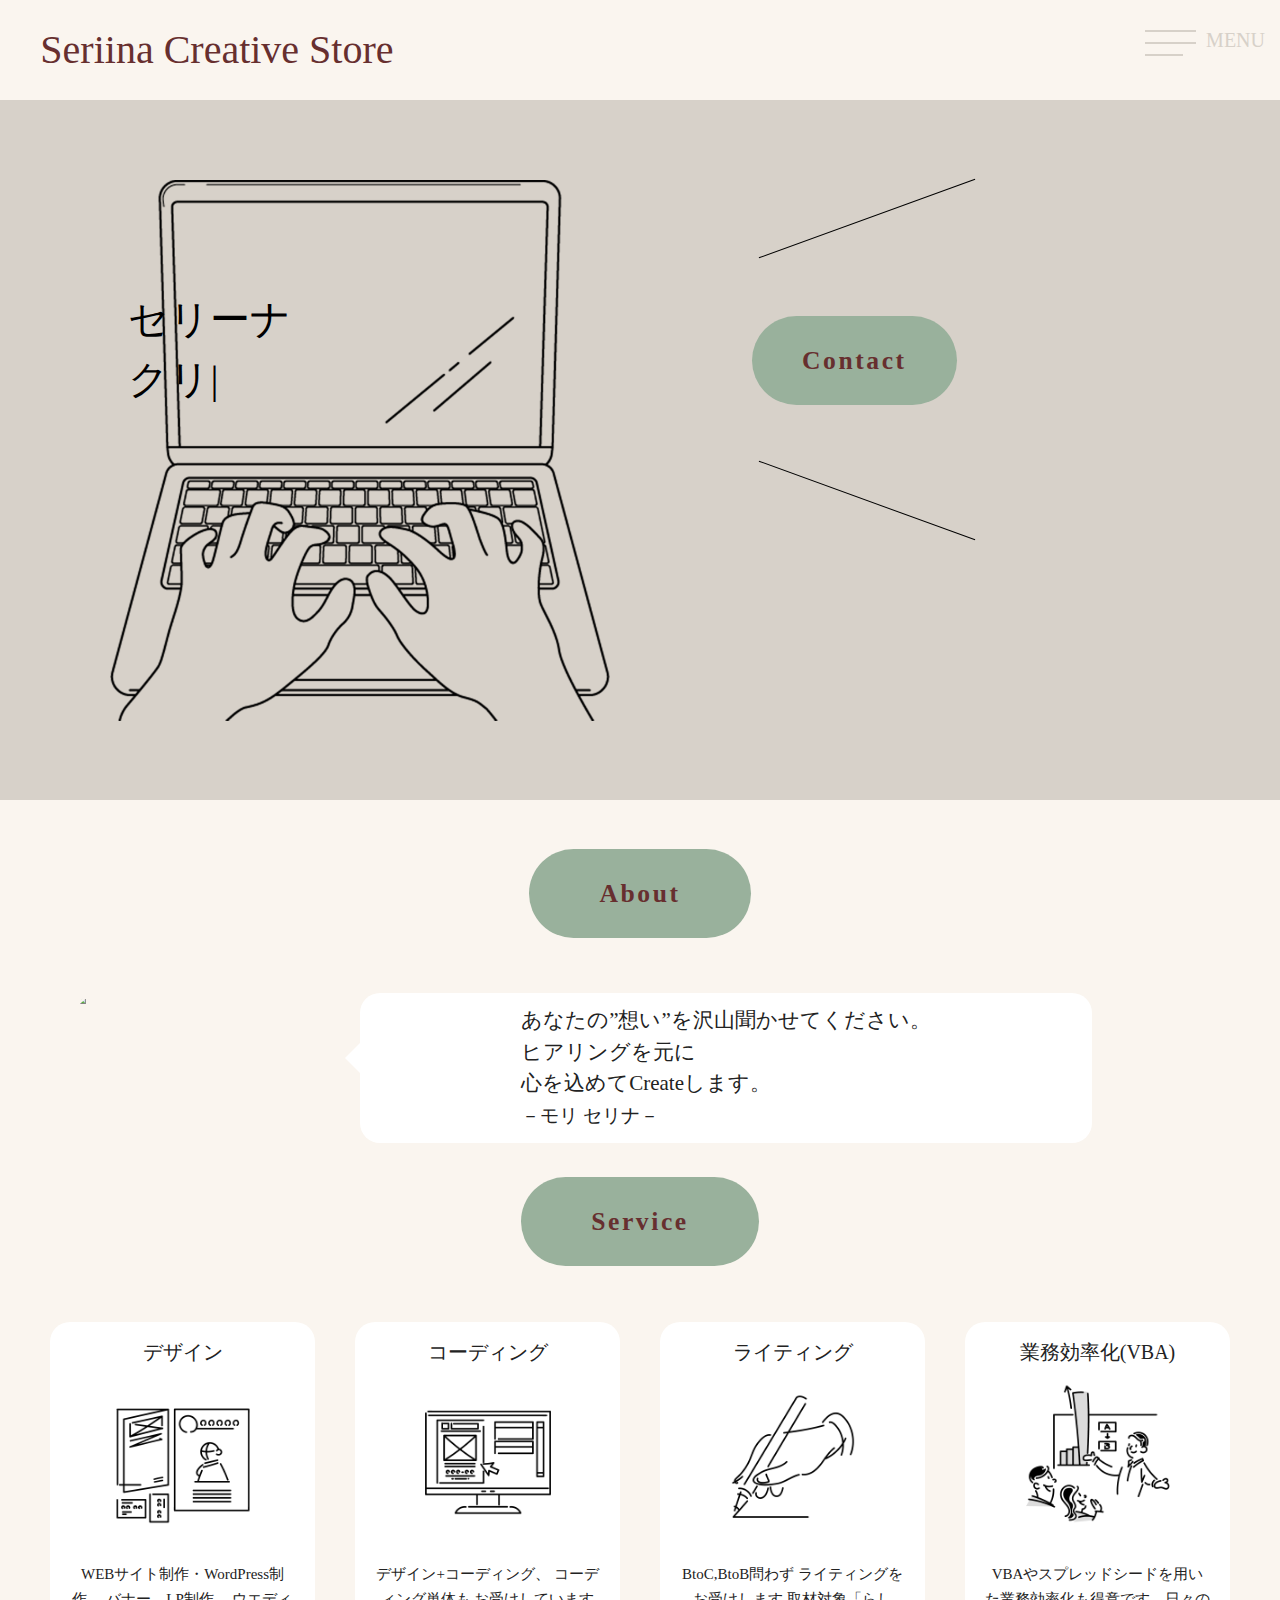
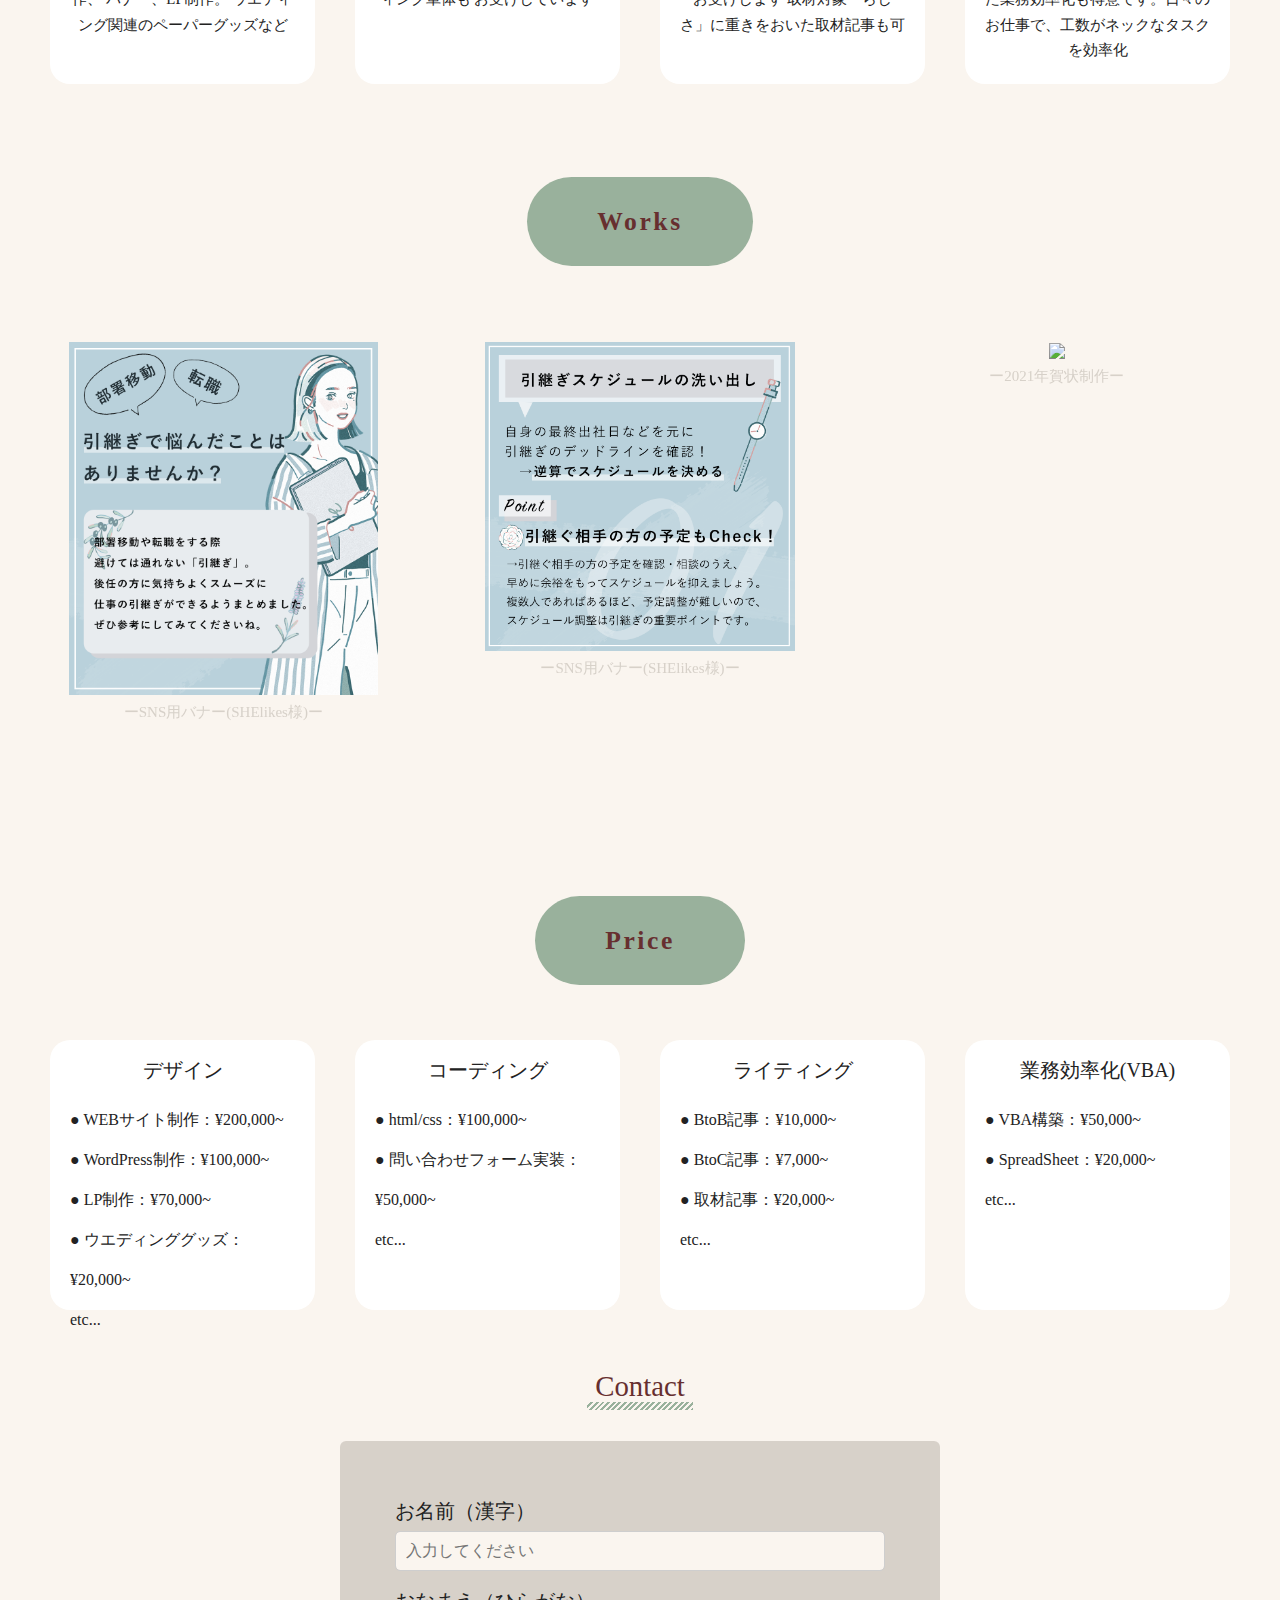
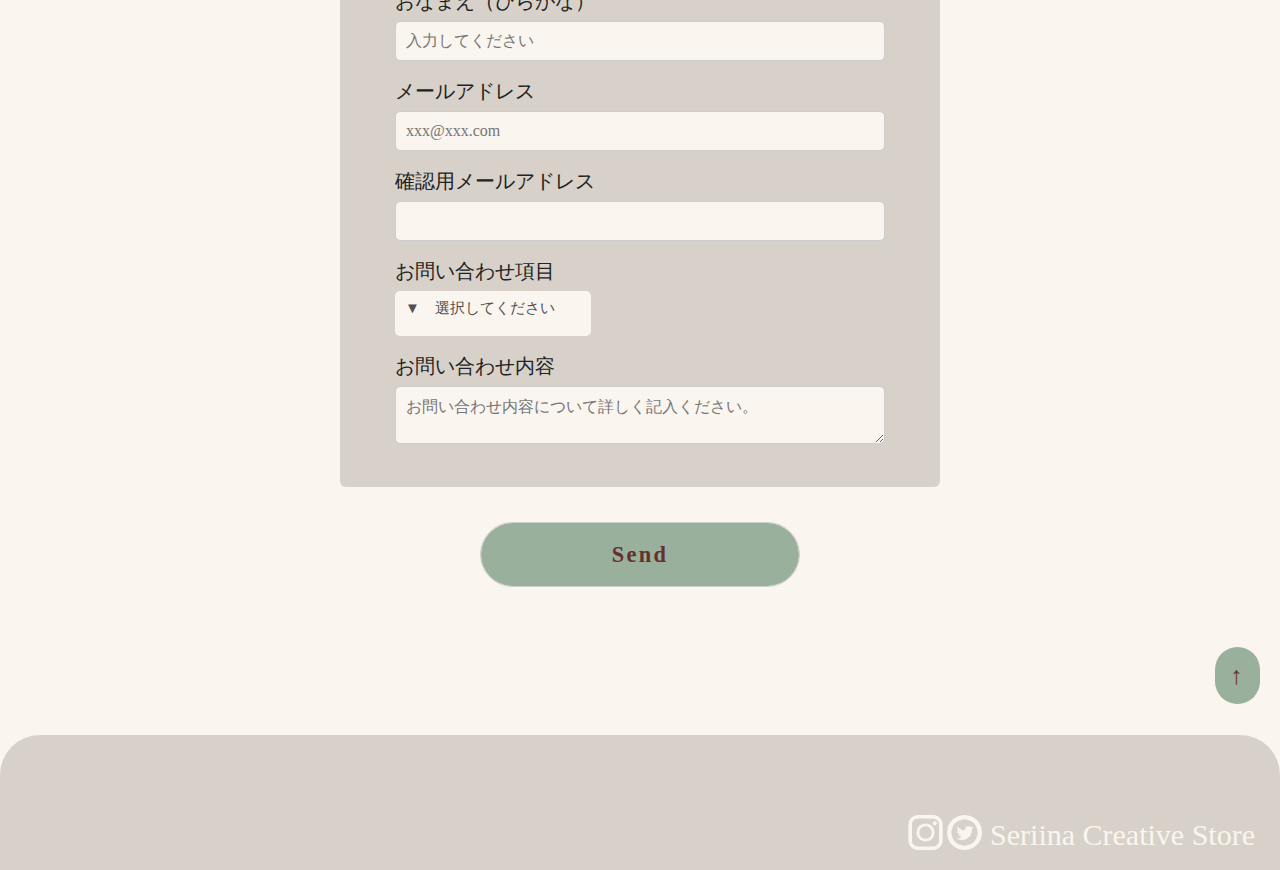
==== index.html @ e87e4b00 "first commit" ====
<!doctype html>
<html class="no-js" lang="">

<head>
  <meta charset="utf-8">
  <title></title>
  <meta name="description" content="">
  <meta name="viewport" content="width=device-width, initial-scale=1">

  <meta property="og:title" content="">
  <meta property="og:type" content="">
  <meta property="og:url" content="">
  <meta property="og:image" content="">

  <link rel="manifest" href="site.webmanifest">
  <link rel="apple-touch-icon" href="icon.png">
  <!-- Place favicon.ico in the root directory -->

  <link rel="stylesheet" href="css/reset.min.css">
  <link rel="stylesheet" href="css/main.css">

  <link rel="stylesheet" href="https://unpkg.com/swiper/swiper-bundle.min.css" />
  <meta name="theme-color" content="#fafafa">
</head>

<body>
<!--bodyを描いていく-->
<div class="header">

   <div class="header_top">

      <div class="brand_name">
        <div class="">Seriina Creative Store</div>
      </div>

     <div class="hamburger-menu js-hamburger-menu">
       <!-- ハンバーガーメニューが表示されない問題・・ -->
       <div id="hamburger">
         <div class="line" id="line1"></div>
         <div class="line" id="line2"></div>
         <div class="line" id="line3"></div>
        </div>
        <p class="chars">MENU</p>
     </div>

     <div class="js-open">
          <nav id="nav">
            <ul>
              <li><a href="#">Home</a></li>
              <li><a href="#">About</a></li>
              <li><a href="#">Service</a></li>
              <li><a href="#">Works</a></li>
              <li><a href="#">Price</a></li>
            </ul>
            <div class="contact_btn">
                <a href="" class="btn_1 btn--contact1 btn--radius_1">Contact</a></p>
            </div>
          </nav>
     </div>
   </div>
 
   <div class="header_bottom">
        <div class="pc_image_group">
           <img class="pc_image" src="パソコン.png">
           <div id="app">
             <span id="typewriter"></span>
           </div>
           <!-- <div class="kana_name">セリーナ<br>クリエイティブ<br>ストア｜</div> -->
        </div>

        <div class="contact_point">
           <a href="" class="btn btn--contact btn--radius">Contact</a>
         <!-- 斜め線（吹き出し）が分からず引けない・・ -->
          <div class="speak_border">
            <div class="speak_1"></div>
            <div class="speak_2"></div>
          </div>
        </div>
   </div> 
</div>



<div class="body">
  <div class="about">
    <div class="about_btn">
       <a href="" class="btn_2 btn--about btn--radius_2">About</a>
    </div>

    <div class="about_pf">
       <img class="pfphoto" src="プロフ画像正方形202101.jpg">
       <div class="hukidashi">
         <div class="message">あなたの”想い”を沢山聞かせてください。<br>ヒアリングを元に<br>心を込めてCreateします。<br>
         <span style="font-size: 90%;text-align: right;">－モリ セリナ－</span></div>
       </div>
    </div>
  </div>
 
  <div class="service">
     <div class="service_btn">
       <a href="" class="btn_3 btn--service btn--radius_3">Service</a>
     </div>

     <div class="service_menu">
        <div class="service_menu_item s_design_1">
          <div class="naraberu">
            <h3>デザイン</h3>
            <img class="design_image" src="0706.png">
          </div>
           <p class="text">WEBサイト制作・WordPress制作、
            バナー、LP制作。
           ウエディング関連のペーパーグッズなど</p>
        </div>
        <div class="service_menu_item s_design_2">
          <h3>コーディング</h3>
          <img class="design_image" src="0705.png">
          <p class="text">デザイン+コーディング、
            コーディング単体も
            お受けしています</p>
        </div>
        <div class="service_menu_item s_design_3">
          <h3>ライティング</h3>
          <img class="design_image" src="0628.png">
          <p class="text">BtoC,BtoB問わず
          ライティングをお受けします
          取材対象「らしさ」に重きをおいた取材記事も可
          </p>
        </div>
        <div class="service_menu_item s_design_4">
          <h3>業務効率化(VBA)</h3>
          <img class="design_image" src="n0736.png">
          <p class="text">VBAやスプレッドシードを用いた業務効率化も得意です。日々のお仕事で、工数がネックなタスクを効率化
          </p>
        </div>
     </div>
  </div>
  <div class="works">
      <div class="works_btn">
          <a href="" class="btn_4 btn--works btn--radius_4">Works</a>
      </div>
      <div class="works_preview"> 
          <div class="portfolio swiper-container">
            <div class="swiper-wrapper">
                <div class="banner_SHE1 swiper-slide">
                    <img class="folio_" src="TW用_1枚目.png">
                    <div class="banner_SHE1_info info_all">ーSNS用バナー(SHElikes様)ー</div>
                </div>

                <div class="banner_SHE2 swiper-slide">
                    <img class="folio_" src="IG_3枚目.png">
                    <div class="banner_SHE2_info info_all">ーSNS用バナー(SHElikes様)ー</div>
                </div>

                <div class="banner_SHE3 swiper-slide">
                    <img class="folio_" src="年賀状2020_ポートフォリオ用.png">
                    <div class="banner_SHE3_info info_all">ー2021年賀状制作ー</div>
                </div>
            </div> 
            <!-- ここに矢印の画像を左右につける -->
            <div class="swiper-button-prev"></div>
            <div class="swiper-button-next"></div>
          </div>
      </div>
  </div>
  <div class="price">
        <div class="price_btn">
          <a href="" class="btn_5 btn--price btn--radius_5">Price</a>
        </div>
        <div class="price_menu">
          <div class="price_menu_item s_design_1">
             <h3>デザイン</h3>
             <p class="text_price">● WEBサイト制作：¥200,000~<br>● WordPress制作：¥100,000~<br>
              ● LP制作：¥70,000~<br>● ウエディンググッズ：¥20,000~<br>etc...
             </p>
          </div>
          <div class="price_menu_item s_design_2">
            <h3>コーディング</h3>
            <p class="text_price">● html/css：¥100,000~<br>● 問い合わせフォーム実装：¥50,000~<br>etc...</p>
          </div>
          <div class="price_menu_item s_design_3">
            <h3>ライティング</h3>
            <p class="text_price">● BtoB記事：¥10,000~<br>● BtoC記事：¥7,000~
            <br>● 取材記事：¥20,000~<br>etc...</p>
          </div>
          <div class="price_menu_item s_design_4">
            <h3>業務効率化(VBA)</h3>
            <p class="text_price">● VBA構築：¥50,000~<br>● SpreadSheet：¥20,000~<br>etc...
            </p>
          </div>
       </div>
  </div>
  <div class="contact">
          <!-- ボタンじゃないようにする -->
          <p class="contact_title"><span class="under_line">Contact</span></p>
        <div class="form_contact">
            <!-- <form action="confirm.php" method="post"> -->
              
              <form action="https://docs.google.com/forms/u/0/d/e/1FAIpQLScTgv7ykca3YUKhBkyEabvxChyJ7h3UqhbxWDkJmYWxtklSwg/formResponse">
                   <!-- confirm.phpは一旦アテです！ -->
              <div class="container">
                    <p>
                      <label for="rendou">お名前（漢字）</label> 
                      <input id="rendou" type="text" name="entry.848192570" placeholder="入力してください">
                    </p>
                    <p>
                      <label for="rendou">おなまえ（ひらがな）</label>
                      <input id="rendou" type="text" name="entry.644926077" placeholder="入力してください">
                    </p>
                    <p>
                      <label for="mail">メールアドレス</label>
                      <input id="mail" type="email" name="entry.759121440" placeholder="xxx@xxx.com">
                    </p>
                    <P>
                      <label for="mail">確認用メールアドレス</label>
                      <input id="mail" type="email" name="entry.1336015678">
                    </P>
                    <p>
                        <label for="select">お問い合わせ項目</label>
                        <div class="sentaku_erea">
                            <select name="entry.1876452542">
                              <option>▼　選択してください</option>
                              <option value="デザイン">デザイン</option>
                              <option value="コーディング">コーディング</option>
                              <option value="ライティング">ライティング</option>
                              <option value="業務効率化">業務効率化</option>
                              <option value="その他">その他</option>
                            </select>
                        </div>
                    </p>
                    <p>
                      <label for="comment">お問い合わせ内容</label>
                      <textarea id="comment" name="entry.776632132" placeholder="お問い合わせ内容について詳しく記入ください。"></textarea>
                    </p>
              </div>
              <input type="submit" value="Send">
            </form>
        </div>
  </div>
  <div class="jump_btn">
    <a href="" class="btnj btn--jump btn--radiusj">↑</a>
  </div>
</div>
<div class="footer">
  <div class="footer_circle">
      <div class="footer_top_circle">
          <div class="footer_journal">
              <div class="sns_icon">
                <a href="https://twitter.com/mori_serina___" target=”_blank”><img class="icon" src="インスタグラムのシンプルなロゴのアイコン 1.png"></a>
                <a href="https://www.instagram.com/webalacarter_serina/" target=”_blank”><img class="icon" src="Twitterのアイコン素材 1.png"></a>
              </div>
              <div class="footer_brand_name">
                Seriina Creative Store
              </div>
          </div>
      </div>
  </div>
</div>

  <!-- Add your site or application content here -->
  <!-- <p>Hello world! This is HTML5 Boilerplate.</p> -->
  <script src="js/vendor/modernizr-3.11.2.min.js"></script>
  <script src="js/plugins.js"></script>
  <script src="https://unpkg.com/swiper/swiper-bundle.min.js"></script>
  <script src="js/main.js"></script>
  <script src="ityped.js"></script>

  <!-- Google Analytics: change UA-XXXXX-Y to be your site's ID. -->
  <script>
    window.ga = function () { ga.q.push(arguments) }; ga.q = []; ga.l = +new Date;
    ga('create', 'UA-XXXXX-Y', 'auto'); ga('set', 'anonymizeIp', true); ga('set', 'transport', 'beacon'); ga('send', 'pageview')
  </script>
  <script src="https://www.google-analytics.com/analytics.js" async></script>
</body>

</html>
---- css/main.css ----
/*! HTML5 Boilerplate v8.0.0 | MIT License | https://html5boilerplate.com/ */

/* main.css 2.1.0 | MIT License | https://github.com/h5bp/main.css#readme */
/*
 * What follows is the result of much research on cross-browser styling.
 * Credit left inline and big thanks to Nicolas Gallagher, Jonathan Neal,
 * Kroc Camen, and the H5BP dev community and team.
 */

/* ==========================================================================
   Base styles: opinionated defaults
   ========================================================================== */
/* 謎の余白がつくことへの対策で以下追加0119 */
   /* *
{
  margin: 0;
  padding: 0;
} */
html {
  color: #222;
  font-size: 1em;
  line-height: 1.4;
}

*,*:before,*:after{
  box-sizing: border-box;
}

/*
 * Remove text-shadow in selection highlight:
 * https://twitter.com/miketaylr/status/12228805301
 *
 * Vendor-prefixed and regular ::selection selectors cannot be combined:
 * https://stackoverflow.com/a/16982510/7133471
 *
 * Customize the background color to match your design.
 */

::-moz-selection {
  background: #b3d4fc;
  text-shadow: none;
}

::selection {
  background: #b3d4fc;
  text-shadow: none;
}

/*
 * A better looking default horizontal rule
 */

hr {
  display: block;
  height: 1px;
  border: 0;
  border-top: 1px solid #ccc;
  margin: 1em 0;
  padding: 0;
}

/*
 * Remove the gap between audio, canvas, iframes,
 * images, videos and the bottom of their containers:
 * https://github.com/h5bp/html5-boilerplate/issues/440
 */

audio,
canvas,
iframe,
img,
svg,
video {
  vertical-align: middle;
}

/*
 * Remove default fieldset styles.
 */

fieldset {
  border: 0;
  margin: 0;
  padding: 0;
}

/*
 * Allow only vertical resizing of textareas.
 */

textarea {
  resize: vertical;
}

/* ==========================================================================
   Author's custom styles
   ========================================================================== */

/* ==========================================================================
   Helper classes
   ========================================================================== */

/*
 * Hide visually and from screen readers
 */

.hidden,
[hidden] {
  display: none !important;
}

/*
 * Hide only visually, but have it available for screen readers:
 * https://snook.ca/archives/html_and_css/hiding-content-for-accessibility
 *
 * 1. For long content, line feeds are not interpreted as spaces and small width
 *    causes content to wrap 1 word per line:
 *    https://medium.com/@jessebeach/beware-smushed-off-screen-accessible-text-5952a4c2cbfe
 */

.sr-only {
  border: 0;
  clip: rect(0, 0, 0, 0);
  height: 1px;
  margin: -1px;
  overflow: hidden;
  padding: 0;
  position: absolute;
  white-space: nowrap;
  width: 1px;
  /* 1 */
}

/*
 * Extends the .sr-only class to allow the element
 * to be focusable when navigated to via the keyboard:
 * https://www.drupal.org/node/897638
 */

.sr-only.focusable:active,
.sr-only.focusable:focus {
  clip: auto;
  height: auto;
  margin: 0;
  overflow: visible;
  position: static;
  white-space: inherit;
  width: auto;
}

/*
 * Hide visually and from screen readers, but maintain layout
 */

.invisible {
  visibility: hidden;
}

/*
 * Clearfix: contain floats
 *
 * For modern browsers
 * 1. The space content is one way to avoid an Opera bug when the
 *    `contenteditable` attribute is included anywhere else in the document.
 *    Otherwise it causes space to appear at the top and bottom of elements
 *    that receive the `clearfix` class.
 * 2. The use of `table` rather than `block` is only necessary if using
 *    `:before` to contain the top-margins of child elements.
 */

.clearfix::before,
.clearfix::after {
  content: " ";
  display: table;
}

.clearfix::after {
  clear: both;
}

/* ==========================================================================
   EXAMPLE Media Queries for Responsive Design.
   These examples override the primary ('mobile first') styles.
   Modify as content requires.
   ========================================================================== */

@media only screen and (min-width: 35em) {
  /* Style adjustments for viewports that meet the condition */
}

@media print,
  (-webkit-min-device-pixel-ratio: 1.25),
  (min-resolution: 1.25dppx),
  (min-resolution: 120dpi) {
  /* Style adjustments for high resolution devices */
}

/* ==========================================================================
   Print styles.
   Inlined to avoid the additional HTTP request:
   https://www.phpied.com/delay-loading-your-print-css/
   ========================================================================== */

@media print {
  *,
  *::before,
  *::after {
    background: #fff !important;
    color: #000 !important;
    /* Black prints faster */
    box-shadow: none !important;
    text-shadow: none !important;
  }

  a,
  a:visited {
    text-decoration: underline;
  }

  a[href]::after {
    content: " (" attr(href) ")";
  }

  abbr[title]::after {
    content: " (" attr(title) ")";
  }

  /*
   * Don't show links that are fragment identifiers,
   * or use the `javascript:` pseudo protocol
   */
  a[href^="#"]::after,
  a[href^="javascript:"]::after {
    content: "";
  }

  pre {
    white-space: pre-wrap !important;
  }

  pre,
  blockquote {
    border: 1px solid #999;
    page-break-inside: avoid;
  }

  /*
   * Printing Tables:
   * https://web.archive.org/web/20180815150934/http://css-discuss.incutio.com/wiki/Printing_Tables
   */
  thead {
    display: table-header-group;
  }

  tr,
  img {
    page-break-inside: avoid;
  }

  p,
  h2,
  h3 {
    orphans: 3;
    widows: 3;
  }

  h2,
  h3 {
    page-break-after: avoid;
  }
}

/* 以下瀬里奈記述〜 */
.header_top{
  width:100%;
  height:100px;
  background-color:#FAF5EF;
  text-align:center;
  display:flex;
  padding:30px 0;
  position:fixed;
  z-index:100;
}

.brand_name{
  width:80%;
  color:#672F2F;
  font-family: 'Noto Serif JP', serif;
  font-size: 40px;
  margin:auto;
  text-align: left;
}

.hamburger-menu {
    margin-left: auto;
    margin-right: 15px;
    width: 120px;
    color:#D7D1C9;
    display:flex;
    z-index:100;
}

#hamburger{
  width:50%;
}

.line{
height: 2px;
background-color: #D7D1C9;
width:100%;
}

.line:nth-of-type(2){
margin-top: 10px;
}

.line:last-child{
margin-top: 10px;
width: 75%;
}

/* 2/14開いた時の動きのために修正加えた↓ */
body.openHamburger {
  height: 100vh;
  overflow-y: hidden;
}

.chars.closemenu{
  opacity: 0;
}

.in{
  transform: translateX(100%);
}

.line_1,.line_2,.line_3{
  background: #D7D1C9;
}

.line_1 {
  transform: translateY(13px) rotate(-45deg);
  top: 0;
}
.line_2 {
  opacity: 0;
}

.line_3 {
  transform: translateY(-10px) rotate(45deg);
  bottom: 0;
}

.line.line_3 {
  width: 100%;
}

.chars{
  margin:0 0 0 10px;
  font-size: 20px;
  font-family: 'Noto Serif JP', serif;
}

@media only screen and (max-width: 768px) {
  .header_top {
    width:100%;
    height:90px;
    background-color:#FAF5EF;
    text-align:center;
    display:flex;
    padding:30px 0;
    position:fixed;
    z-index:100;
  }
  .brand_name{
    width:80%;
    color:#672F2F;
    font-family: 'Noto Serif JP', serif;
    font-size: 30px;
    margin:auto;
    text-align: left;
    padding-left: 10px;
  }
}

@media only screen and (max-width: 460px) {
  .header_top {
    width:100%;
    height:60px;
    background-color:#FAF5EF;
    text-align:center;
    display:flex;
    padding:30px 0;
    position:fixed;
    z-index:100;
  }
  .brand_name{
    width:80%;
    color:#672F2F;
    font-family: 'Noto Serif JP', serif;
    font-size: 20px;
    margin:auto;
    text-align: left;
    padding-left: 10px;
  }
}

/* ハンバーガーメニュー実装に向けて */
.open {
  display: none;
}

.open.is-active {
  /* display:block; */
  position:fixed;
  background-color:#FAF5EF;
  width: 100%;
  height: 1000px;
}

#nav{
  position: absolute;
  height: 100vh;
  width:100%;
  left: -100%;
  top: 0;
  background: #FAF5EF;
  transition: .7s;
  z-index:50;
  overflow-y: scroll;
}

#nav ul{
  padding-top: 80px;
}

#nav ul li{
  list-style-type: none;
  font-size: 20px;
  text-align: center;
  padding:20px 0px;
}


#nav a{
  display: block;
  text-decoration: none;
  margin: 0 15px;
  padding: 10px;
  transition: .5s;
  font-family: 'Noto Serif JP', serif;
  font-size :35px;
  color: #672F2F;
}

.contact_btn{
  text-align:center;
  padding:50px 50px;
}

.btn_1,
a.btn_1,
button.btn_1 {
  font-size: 20px;
  font-weight: 800;
  line-height: 1.5;
  position: relative;
  padding: 30px 70px;
  cursor: pointer;
  user-select: none;
  transition: all 0.3s;
  text-align: center;
  vertical-align: middle;
  text-decoration: none;
  letter-spacing: 0.1em;
  border-radius: 0.5rem;
  top: 28%;
}

.btn--contact1,
a.btn--contact1 {
  font-family: 'Noto Serif JP', serif;
  color: #672F2F;
  background-color: #FAF5EF;
  border: 2px solid #D7D1C9;
}

/* カーソルのせたら色変わる */
.btn--contact1:hover,
a.btn--contact1:hover {
  color: #672F2F;
  background-color: #D7D1C9;
}

a.btn--radius_1{
  border-radius:50px;
}
/* ハンバーガーメニュー終わり */


.header_bottom{
  height:800px;
  background-color:#D7D1C9;
  padding:180px 80px 40px;
  display: flex;
}

.pc_image_group{
  position: relative;
  width:60%;
  /* text-align: center; */
}

#app {
 width:60%;
 position: absolute;
 top:140px;
 left:250px;
 color: black;
 font-size: 2.5em;
 font-family: 'Noto Serif JP', serif;
 -ms-transform: translate(-50%,-50%);
 -webkit-transform: translate(-50%,-50%);
 transform: translate(-50%,-50%);
 margin:0;
 padding:0;
 line-height: 150%;
 white-space: pre-line;
}

#typewriter::after {
  content: "|";
  animation-name: blink;
  animation-duration: 1s;
  animation-iteration-count: infinite;
}

@keyframes blink {
  from {
      opacity: 0;
  }
  to {
      opacity: 1;
  }
}

/* .kana_name{
  position: absolute;
  top: 140px;
  left:250px;
  color: black;
  font-size: 2.5em;
  font-family: 'Noto Serif JP', serif;
  -ms-transform: translate(-50%,-50%);
  -webkit-transform: translate(-50%,-50%);
  transform: translate(-50%,-50%);
  margin:0;
  padding:0;
  line-height: 150%
  } */

.pc_image_group img {
  margin:0px 30px;
  width:500px;
 }

.contact_point{
  width: 40%;
}

.btn,
a.btn,
button.btn {
  font-size: 1.6rem;
  font-weight: 800;
  line-height: 1.5;
  position: relative;
  /* display: inline-block; */
  padding: 30px 50px;
  cursor: pointer;
  -webkit-user-select: none;
  -moz-user-select: none;
  -ms-user-select: none;
  user-select: none;
  -webkit-transition: all 0.3s;
  transition: all 0.3s;
  text-align: center;
  vertical-align: middle;
  text-decoration: none;
  letter-spacing: 0.1em;
  border-radius: 0.5rem;
  top: 28%;
}

.btn--contact,
a.btn--contact {
  font-family: 'Noto Serif JP', serif;
  color: #672F2F;
  background-color: #99B19C
}

/* カーソルのせたら色変わる */
.btn--contact:hover,
a.btn--contact:hover {
  color: #99B19C;
  background-color: #672F2F;
}

a.btn--radius{
  border-radius:50px;
}

.speak_border{
  width: auto;
}

.speak_1{
  width:230px;
 height: 1px;
 background-color:#000;
  transform:rotate(-20deg);
  /* ↑これが斜めにする記述 */
  position: relative;
}

.speak_2{
  position: absolute;
  top:500px;
  width:230px;
  height: 1px;
  background-color:#000;
   transform:rotate(20deg);
}

@media only screen and (max-width: 768px) {
  .header_bottom{
    height:450px;
    padding:130px 10px 10px;
  }
  .pc_image_group{
    width:60%;
  }
  #app {
    width:60%;
    position: absolute;
    top:70px;
    left:150px;
    font-size: 1.3em;
    transform: translate(-50%,-50%);
    margin:0;
    padding:0;
    line-height: 100%
   }
  .pc_image_group img {
    margin:0px 30px;
    width:250px;
   }
  .contact_point{
    width: 40%;
  }
  .btn,
  a.btn,
  button.btn {
    font-size: 1.0rem;
    font-weight: 800;
    line-height: 1.0;
    position: relative;
    padding: 20px 30px;
    user-select: none;
    transition: all 0.3s;
    text-align: center;
    vertical-align: middle;
    text-decoration: none;
    letter-spacing: 0.1em;
    border-radius: 0.5rem;
    top: 25%;
    border-radius:50px;
  }
  .speak_border{
    width: auto;
  }
  .speak_1{
   width:150px;
   height: 1px;
    transform:rotate(-20deg);
    /* ↑これが斜めにする記述 */
    position: relative;
  }
  
  .speak_2{
    position: absolute;
    top:290px;
    width:150px;
    height: 1px;
    transform:rotate(20deg);
  }
}

@media only screen and (max-width: 460px) {
  .header_bottom{
    height:300px;
    padding:150px 10px 10px;
  }
  .pc_image_group{
    width:60%;
  }
  #app {
    width:60%;
    position: absolute;
    top:70px;
    left:150px;
    font-size: 1.0em;
    transform: translate(-50%,-50%);
    margin:0;
    padding:0;
    line-height: 100%
  }
  .pc_image_group img {
    margin:0px 30px;
    width:150px;
  }
  .contact_point{
    width: 40%;
  }
  .btn,
  a.btn,
  button.btn {
    font-size: 1.0rem;
    font-weight: 800;
    line-height: 1.0;
    position: relative;
    padding: 20px 30px;
    user-select: none;
    transition: all 0.3s;
    text-align: center;
    vertical-align: middle;
    text-decoration: none;
    letter-spacing: 0.1em;
    border-radius: 0.5rem;
    top: 25%;
    border-radius:50px;
  }
  .speak_border{
    width: auto;
  }
  .speak_1{
    width:150px;
    height: 1px;
     transform:rotate(-20deg);
     /* ↑これが斜めにする記述 */
     position: relative;
   }
   .speak_2{
     position: absolute;
     top:290px;
     width:150px;
     height: 1px;
     transform:rotate(20deg);
   }
}


/* -------aboutコーナー--------- */
.about{
  padding:40px 30px;
  background-color: #FAF5EF;
}

.about_btn{
  padding: 35px 0px;
  text-align: center;
  height:45%;
}

.btn_2,
a.btn_2,
button.btn_2 {
  font-size: 1.6rem;
  font-weight: 800;
  line-height: 1.5;
  position: relative;
  /* display: inline-block; */
  padding: 30px 70px;
  cursor: pointer;
  -webkit-user-select: none;
  -moz-user-select: none;
  -ms-user-select: none;
  user-select: none;
  -webkit-transition: all 0.3s;
  transition: all 0.3s;
  text-align: center;
  vertical-align: middle;
  text-decoration: none;
  letter-spacing: 0.1em;
  border-radius: 0.5rem;
  top: 28%;
}

.btn--about,
a.btn--about {
  font-family: 'Noto Serif JP', serif;
  color: #672F2F;
  background-color: #99B19C
}

/* カーソルのせたら色変わる */
.btn--about:hover,
a.btn--about:hover {
  color: #99B19C;
  background-color: #672F2F;
}

a.btn--radius_2{
  border-radius:50px;
}

.about_pf{
  height:auto;
  width: 100%;
  display: flex;
}

.pfphoto{
  /* height:300px; */
  width: 250px;
  margin: 40px 40px;
  border-radius: 40px;
}

.hukidashi{
  width: 60%;
  height: 150px;
  position: relative;
  margin: 45px 20px 20px 0px;
  background-color: white;
  border-radius: 20px; 
  font-size: 21px;  
  line-height: 150%;
  display: flex;
  justify-content: center;
  align-items: center;
  font-family: 'Noto Serif JP', serif;
}

/* 吹き出しの三角部分 */
.hukidashi::before{
  content: '';
  position: absolute;
  display: block;
  width: 0;
  height: 0;
  left: -15px;
  top: 50px;
  border-right: 15px solid white;
  border-top: 15px solid transparent;
  border-bottom: 15px solid transparent;
}

.hukidashi span{
  height: auto;
  text-align: center;
  font-family: 'Noto Serif JP', serif;
}

@media only screen and (max-width: 768px) {
  .about{
    padding:20px 10px;
  }
  .about_btn{
    padding: 25px 0px;
    text-align: center;
    height:45%;
  }
  .btn_2,
  a.btn_2,
  button.btn_2 {
    font-size: 1.0rem;
    font-weight: 800;
    line-height: 1.0;
    position: relative;
    padding: 20px 30px;
    user-select: none;
    transition: all 0.3s;
    text-align: center;
    vertical-align: middle;
    text-decoration: none;
    letter-spacing: 0.1em;
    border-radius: 0.5rem;
    top: 25%;
    border-radius:50px;
  }
  .about_pf{
    height:auto;
    width:100%;
    display: flex;
  }
  .pfphoto{
    width: 25%;
    /* margin: 40px 40px; */
    border-radius: 30px;
  }
  .hukidashi{
    width: 75%;
    height: 100px;
    position: relative;
    /* margin: 45px 20px 20px 0px; */
    border-radius: 20px; 
    font-size:13px;  
    line-height: 130%;
    display: flex;
    justify-content: center;
    align-items: center;
  }
  /* 吹き出しの三角部分 */
  .hukidashi::before{
    content: '';
    position: absolute;
    display: block;
    width: 0;
    height: 0;
    left: -15px;
    top: 40px;
    border-right: 15px solid white;
    border-top: 15px solid transparent;
    border-bottom: 15px solid transparent;
  }
  .hukidashi span{
    height: auto;
    text-align: center;
  }
}

@media only screen and (max-width: 460px) {
  .about{
    padding:20px 10px;
  }
  .about_btn{
    padding: 25px 0px;
    text-align: center;
    height:45%;
  }
  .btn_2,
  a.btn_2,
  button.btn_2 {
    font-size: 1.0rem;
    font-weight: 800;
    line-height: 1.0;
    position: relative;
    padding: 20px 30px;
    user-select: none;
    transition: all 0.3s;
    text-align: center;
    vertical-align: middle;
    text-decoration: none;
    letter-spacing: 0.1em;
    border-radius: 0.5rem;
    top: 25%;
    border-radius:50px;
  }
  .about_pf{
    height:auto;
    width:100%;
    display: flex;
  }
  .pfphoto{
    width: 25%;
    border-radius: 30px;
  }
  .hukidashi{
    width: 75%;
    height: 100px;
    position: relative;
    border-radius: 20px; 
    font-size:13px;  
    line-height: 130%;
    display: flex;
    justify-content: center;
    align-items: center;
  }
  /* 吹き出しの三角部分 */
  .hukidashi::before{
    content: '';
    position: absolute;
    display: block;
    width: 0;
    height: 0;
    left: -15px;
    top: 40px;
    border-right: 15px solid white;
    border-top: 15px solid transparent;
    border-bottom: 15px solid transparent;
  }
  .hukidashi span{
    height: auto;
    text-align: center;
  }
}

/* serviceエリア */
.service{
  padding:0px 30px;
  background-color: #FAF5EF;
  height:600px;
}


.service_btn{
  text-align: center;
  margin-bottom: 40px;
}

.btn_3,
a.btn_3,
button.btn_3 {
  font-size: 1.6rem;
  font-weight: 800;
  line-height: 1.5;
  position: relative;
  /* display: inline-block; */
  padding: 30px 70px;
  cursor: pointer;
  -webkit-user-select: none;
  -moz-user-select: none;
  -ms-user-select: none;
  user-select: none;
  -webkit-transition: all 0.3s;
  transition: all 0.3s;
  text-align: center;
  vertical-align: middle;
  text-decoration: none;
  letter-spacing: 0.1em;
  border-radius: 0.5rem;
  top: 28%;
}

.btn--service,
a.btn--service {
  font-family: 'Noto Serif JP', serif;
  color: #672F2F;
  background-color: #99B19C
}

/* カーソルのせたら色変わる */
.btn--service:hover,
a.btn--service:hover {
  color: #99B19C;
  background-color: #672F2F;
}

a.btn--radius_3{
  border-radius:50px;
}

.service_menu{
  display: flex;
  justify-content: space-between;
  width: 100%;
  padding:20px 0px;
}

.service_menu_item {
  /* height: 400px; */
  width: 23%;
  margin:20px 20px;
  padding: 20px 20px;
  background-color: white;
  border-radius: 20px; 
  font-size: 20px;
  font-family: 'Noto Serif JP', serif;
  text-align:center;
}

.design_image{
  padding:10px 0px;
  width: 80%;
}

.text{
  font-size: 15px;
  line-height: 170%;
}

@media only screen and (max-width: 768px) {
  .service{
    padding:0px 10px;
    height:auto;
  }
  .service_btn{
    text-align: center;
    margin-bottom: 20px;
  }
  .btn_3,
  a.btn_3,
  button.btn_3 {
    font-size: 1.0rem;
    font-weight: 800;
    line-height: 1.0;
    position: relative;
    padding: 20px 30px;
    user-select: none;
    transition: all 0.3s;
    text-align: center;
    vertical-align: middle;
    text-decoration: none;
    letter-spacing: 0.1em;
    border-radius: 0.5rem;
    top: 25%;
    border-radius:50px;
  }
  .service_menu{
    display: block;
    width: 100%;
    /* padding:10px 0px; */
    height: auto;
    text-align: center;
  }
  .service_menu_item {
    height: auto;
    width: 95%;
    /* margin:20px 120px; */
    /* padding: 20px 20px; */
    border-radius: 20px; 
    font-size: 15px;
    display: flex;
  }
  .narberu{
    width: 35%;
  }
  .design_image{
    padding:10px 0px;
    width: 20%;
  }
  .text{
    text-align: left;
    font-size: 14px;
    line-height: 170%;
  }
}

@media only screen and (max-width: 460px) {
  .service{
    padding:0px 10px;
    height:auto;
  }
  .service_btn{
    text-align: center;
    margin-bottom: 20px;
  }
  .btn_3,
  a.btn_3,
  button.btn_3 {
    font-size: 1.0rem;
    font-weight: 800;
    line-height: 1.0;
    position: relative;
    padding: 20px 30px;
    user-select: none;
    transition: all 0.3s;
    text-align: center;
    vertical-align: middle;
    text-decoration: none;
    letter-spacing: 0.1em;
    border-radius: 0.5rem;
    top: 25%;
    border-radius:50px;
  }
  .service_menu{
    display: block;
    width: 100%;
    /* padding:10px 0px; */
    height: auto;
    text-align: center;
  }
  .service_menu_item {
    height: auto;
    width: 95%;
    /* margin:20px 120px; */
    /* padding: 20px 20px; */
    border-radius: 20px; 
    font-size: 15px;
    display: flex;
  }
  .narberu{
    width: 35%;
  }
  .design_image{
    padding:10px 0px;
    width: 20%;
  }
  .text{
    text-align: left;
    font-size: 14px;
    line-height: 170%;
  }
}


/* worksゾーン */
.works{
  padding:0px 30px;
  background-color: #FAF5EF;
  height:auto;
}


.works_btn{
  text-align: center;
  margin-bottom: 40px;
}

.btn_4,
a.btn_4,
button.btn_4 {
  font-size: 1.6rem;
  font-weight: 800;
  line-height: 1.5;
  position: relative;
  /* display: inline-block; */
  padding: 30px 70px;
  cursor: pointer;
  -webkit-user-select: none;
  -moz-user-select: none;
  -ms-user-select: none;
  user-select: none;
  -webkit-transition: all 0.3s;
  transition: all 0.3s;
  text-align: center;
  vertical-align: middle;
  text-decoration: none;
  letter-spacing: 0.1em;
  border-radius: 0.5rem;
  top: 28%;
}

.btn--works,
a.btn--works {
  font-family: 'Noto Serif JP', serif;
  color: #672F2F;
  background-color: #99B19C
}

/* カーソルのせたら色変わる */
.btn--works:hover,
a.btn--works:hover {
  color: #99B19C;
  background-color: #672F2F;
}

a.btn--radius_4{
  border-radius:50px;
}

.works_preview{
  padding:60px 0px;
  width:100%;
  height: 600px;
  display: flex;
}

.works_preview a{
height:200px ;
}


.swiper-container {
  width: 100%;
  height: auto;
}

.portfolio{
  display: flex;
}


.banner_SHE1{
text-align: center;
}

.banner_SHE2{
  text-align: center;
}

.banner_SHE3{
  text-align: center;
}

.folio_{
  width: 80%;
}

.info_all{
  font-size:15px;
  font-family: 'Noto Serif JP', serif;
  color:#D7D1C9;
  padding:10px 0px; 
}

/* 前ページ、次ページボタン共通のスタイル */
.swiper-button-prev,
.swiper-button-next {
  background-size: 90px 90px; /* 背景画像としてのサイズ（＝表示したい画像サイズ） */
  background-position: center;
  z-index:10;
  position: relative;
  width: calc(var(--swiper-navigation-size)) !important;
}

.swiper-button-next::after, .swiper-button-prev::after {
  content: none !important;
}

/* 次ページボタンのスタイル */
.swiper-button-next {
  background-image: url("../img/0603.png");
  transform: scale(-1, 1); /* 左右反転 */
}
/* 前ページボタンのスタイル */
.swiper-button-prev {
  background-image: url("../img/0603.png");

}
@media only screen and (max-width: 760px) {
  .works{
    padding:0px 15px;
    height:auto;
  }
  .works_btn{
    text-align: center;
    margin-bottom: 10px;
  }
  .btn_4,
a.btn_4,
button.btn_4 {
  font-size: 1.0rem;
  font-weight: 800;
  line-height: 1.0;
  position: relative;
  padding: 20px 30px;
  user-select: none;
  transition: all 0.3s;
  text-align: center;
  vertical-align: middle;
  text-decoration: none;
  letter-spacing: 0.1em;
  border-radius: 0.5rem;
  top: 25%;
  border-radius:50px;
}
.works_preview{
  /* padding:60px 0px; */
  width:100%;
  height: 350px;
  display: flex;
}
.swiper-container {
  width: 100%;
  height: auto;
}
.folio_{
  width: 100%;
}
.info_all{
  font-size:13px;
  padding:10px 0px; 
}

/* 前ページ、次ページボタン共通のスタイル */
.swiper-button-prev,
.swiper-button-next {
  background-size: 70px 70px; /* 背景画像としてのサイズ（＝表示したい画像サイズ） */
  background-position: center;
  z-index:10;
  position: relative;
  width: calc(var(--swiper-navigation-size)) !important;
}
.swiper-button-next::after, .swiper-button-prev::after {
  content: none !important;
}
/* 次ページボタンのスタイル */
.swiper-button-next {
  background-image: url("../img/0603.png");
  transform: scale(-1, 1); /* 左右反転 */
}
/* 前ページボタンのスタイル */
.swiper-button-prev {
  background-image: url("../img/0603.png");
}
}

@media only screen and (max-width: 460px) {
  .works{
    padding:0px 15px;
    height:auto;
  }
  .works_btn{
    text-align: center;
    margin-bottom: 10px;
  }
  .btn_4,
a.btn_4,
button.btn_4 {
  font-size: 1.0rem;
  font-weight: 800;
  line-height: 1.0;
  position: relative;
  padding: 20px 30px;
  user-select: none;
  transition: all 0.3s;
  text-align: center;
  vertical-align: middle;
  text-decoration: none;
  letter-spacing: 0.1em;
  border-radius: 0.5rem;
  top: 25%;
  border-radius:50px;
}
.works_preview{
  /* padding:60px 0px; */
  width:100%;
  height: 350px;
  display: flex;
}
.swiper-container {
  width: 100%;
  height: auto;
}
.folio_{
  width: 100%;
}
.info_all{
  font-size:13px;
  padding:10px 0px; 
}
/* 前ページ、次ページボタン共通のスタイル */
.swiper-button-prev,
.swiper-button-next {
  background-size: 70px 70px; /* 背景画像としてのサイズ（＝表示したい画像サイズ） */
  background-position: center;
  z-index:10;
  position: relative;
  width: calc(var(--swiper-navigation-size)) !important;
}
.swiper-button-next::after, .swiper-button-prev::after {
  content: none !important;
}
/* 次ページボタンのスタイル */
.swiper-button-next {
  background-image: url("../img/0603.png");
  transform: scale(-1, 1); /* 左右反転 */
}
/* 前ページボタンのスタイル */
.swiper-button-prev {
  background-image: url("../img/0603.png");
}
}


/* priceコーナー */
.price{
  padding:0px 30px;
  background-color: #FAF5EF;
  height:450px;
}

.price_btn{
  text-align: center;
  margin-bottom: 40px;
  padding-top:40px;
}

.btn_5,
a.btn_5,
button.btn_5 {
  font-size: 1.6rem;
  font-weight: 800;
  line-height: 1.5;
  position: relative;
  padding: 30px 70px;
  cursor: pointer;
  -webkit-user-select: none;
  -moz-user-select: none;
  -ms-user-select: none;
  user-select: none;
  -webkit-transition: all 0.3s;
  transition: all 0.3s;
  text-align: center;
  vertical-align: middle;
  text-decoration: none;
  letter-spacing: 0.1em;
  border-radius: 0.5rem;
  top: 28%;
}

.btn--price,
a.btn--price {
  font-family: 'Noto Serif JP', serif;
  color: #672F2F;
  background-color: #99B19C
}

/* カーソルのせたら色変わる */
.btn--price:hover,
a.btn--price:hover {
  color: #99B19C;
  background-color: #672F2F;
}

a.btn--radius_5{
  border-radius:50px;
}

.price_menu{
  display: flex;
  justify-content: space-between;
  width: 100%;
  padding:20px 0px;
}

.price_menu_item {
  height: 270px;
  width: 23%;
  margin:20px 20px;
  padding: 20px 20px;
  background-color: white;
  border-radius: 20px; 
  font-size: 20px;
  font-family: 'Noto Serif JP', serif;
  text-align:center;
}


.text_price{
  text-align: left;
  padding-top:20px;
  font-size: 16px;
  line-height: 250%;
}

@media only screen and (max-width: 760px) {
  .price{
    padding:0px 30px;
    height:auto;
  }
  .price_btn{
    text-align: center;
    margin-bottom: 40px;
    padding-top:40px;
  }
  .btn_5,
  a.btn_5,
  button.btn_5 {
    font-size: 1.0rem;
    font-weight: 800;
    line-height: 1.0;
    position: relative;
    padding: 20px 30px;
    user-select: none;
    transition: all 0.3s;
    text-align: center;
    vertical-align: middle;
    text-decoration: none;
    letter-spacing: 0.1em;
    border-radius: 0.5rem;
    top: 25%;
    border-radius:50px;
  }
  .price_menu{
    display:block;
    width: 100%;
    padding:20px 0px;
  }
  .price_menu_item {
    height: auto;
    width: 90%;
    margin:20px 20px;
    padding: 20px 20px;
    border-radius: 20px; 
    font-size: 16px;
    text-align:center;
  }
  .text_price{
    text-align: center;
    padding-top:15px;
    font-size: 13px;
    line-height: 200%;
  }  
}

@media only screen and (max-width: 460px) {
  .price{
    padding:0px 30px;
    height:auto;
  }
  .price_btn{
    text-align: center;
    margin-bottom: 40px;
    padding-top:40px;
  }
  .btn_5,
  a.btn_5,
  button.btn_5 {
    font-size: 1.0rem;
    font-weight: 800;
    line-height: 1.0;
    position: relative;
    padding: 20px 30px;
    user-select: none;
    transition: all 0.3s;
    text-align: center;
    vertical-align: middle;
    text-decoration: none;
    letter-spacing: 0.1em;
    border-radius: 0.5rem;
    top: 25%;
    border-radius:50px;
  }
  .price_menu{
    display:block;
    width: 100%;
    padding:20px 0px;
  }
  .price_menu_item {
    height: auto;
    width: 90%;
    margin:20px 20px;
    padding: 20px 20px;
    border-radius: 20px; 
    font-size: 16px;
    text-align:center;
  }
  .text_price{
    text-align: center;
    padding-top:15px;
    font-size: 13px;
    line-height: 200%;
  }  
}


/* contactコーナー */
.contact{
  padding:0px 0px;
  padding-bottom: 30px;
  background-color: #FAF5EF;
  height:auto;
}

.contact_title{
  border-radius:6px 6px 0px 0px;
  font-size: 1.8rem;
  margin-bottom: 40px;
  font-family: 'Noto Serif JP', serif;
  text-align:center;
  color: #672F2F;
  padding-top: 40px;
}

/* 以下に波線のボーダーラインをひく */
.under_line{
  position: relative;
  padding: 0.3em;
}

.under_line:after {
  content: '';
  position: absolute;
  left: 0;
  bottom: 0;
  width: 100%;
  height: 8px;
  background: repeating-linear-gradient(-45deg, #99B19C, #99B19C 2px, #FAF5EF 2px, #FAF5EF 4px);
}

.form_contact{
  width:100%;
  text-align: center;
  font-size: 20px;
  font-family: 'Noto Serif JP', serif;
}

.container {
  max-width:600px;
  margin:0 auto;
  border-radius:6px;
  background-color:#D7D1C9;
  text-align: center;
  padding: 40px 55px;
  margin-bottom: 35px;
}

/* 元からついてしまう枠線などの要素をカット */
input, button, textarea, select {
  margin: 0;
  padding: 0;
  background: none;
  border: none;
  border-radius: 0;
  outline: none;
  -webkit-appearance: none;
  -moz-appearance: none;
  appearance: none;
}

label{
  display: block;
  text-align: left;
  padding:20px 0px 10px;
}


select{
  color: #4f4f4f;
  option{
    color:#4f4f4f;
    &:first-child{
      display: none;
    }
  }
  font-family: 'Noto Serif JP', serif;
  font-size: 15px;
}

/* プルダウンたちを垂直方向の中央ぞろえにしたい */
.sentaku_erea{
  width:40%;
  height:45px;
  text-align: left;
  background-color: #FAF5EF;
  border-radius: 5px;
  padding: 5px 10px 5px;
  max-width: 600px;
}


.texterea{
  resize : both; 
  height: 100px;
}


input, textarea {
  font-size: 0.8em;
  padding: 10px 10px 10px;
  font-family: 'Noto Serif JP', serif;
  border: 1px solid #cecece;
  background: #FAF5EF;
  color:black;
  -webkit-border-radius: 5px;
  -moz-border-radius: 5px;
  border-radius: 5px;
  -moz-background-clip: padding;
  -webkit-background-clip: padding-box;
  background-clip: padding-box;
  -webkit-box-sizing: border-box;
  -moz-box-sizing: border-box;
  box-sizing: border-box;
  width: 100%;
  max-width: 600px;
}

input[type="submit"] {
  font-family: 'Noto Serif JP', serif;
  color: #672F2F;
  background-color: #99B19C;
  font-size: 1.4rem;
  font-weight: 800;
  line-height: 1.5;
  position: relative;
  padding: 15px 40px;
  cursor: pointer;
  user-select: none;
  transition: all 0.3s;
  text-decoration: none;
  letter-spacing: 0.1em;
  border-radius: 50px;
  top: 28%;
  width:25%;
}

@media only screen and (max-width: 768px) {
  .contact{
    padding-bottom: 30px;
    height:auto;
  }
  .contact_title{
    border-radius:6px 6px 0px 0px;
    font-size: 1.8rem;
    margin-bottom: 40px;
    text-align:center;
    padding-top: 20px;
  }
  /* 以下に波線のボーダーラインをひく */
  .under_line{
    position: relative;
    padding: 0.3em;
  }
  .under_line:after {
    content: '';
    position: absolute;
    left: 0;
    bottom: 0;
    width: 100%;
    height: 8px;
    background: repeating-linear-gradient(-45deg, #99B19C, #99B19C 2px, #FAF5EF 2px, #FAF5EF 4px);
  }
  .form_contact{
    width:100%;
    text-align: center;
    font-size: 15px;
  }
  /* 元からついてしまう枠線などの要素をカット */
input, button, textarea, select {
  margin: 0;
  padding: 0;
  background: none;
  border: none;
  border-radius: 0;
  outline: none;
  appearance: none;
}
  select{
    color: #4f4f4f;
    option{
      color:#4f4f4f;
      &:first-child{
        display: none;
      }
    }
    font-family: 'Noto Serif JP', serif;
    font-size: 12px;
  }
  
  /* プルダウンたちを垂直方向の中央ぞろえにしたい */
  .sentaku_erea{
    width:40%;
    height:35px;
    text-align: left;
    background-color: #FAF5EF;
    border-radius: 5px;
    padding: 5px 10px 5px;
    max-width: 600px;
  }
  input[type="submit"] {
    font-size: 1.2rem;
    font-weight: 800;
    line-height: 1.5;
    position: relative;
    padding: 15px 40px;
    cursor: pointer;
    user-select: none;
    transition: all 0.3s;
    text-decoration: none;
    letter-spacing: 0.1em;
    border-radius: 50px;
    top: 28%;
    width:25%;
  }
}

@media only screen and (max-width: 460px) {
  .contact{
    padding-bottom: 30px;
    height:auto;
  }
  .contact_title{
    border-radius:6px 6px 0px 0px;
    font-size: 1.8rem;
    margin-bottom: 40px;
    text-align:center;
    padding-top: 20px;
  }
  /* 以下に波線のボーダーラインをひく */
  .under_line{
    position: relative;
    padding: 0.3em;
  }
  .under_line:after {
    content: '';
    position: absolute;
    left: 0;
    bottom: 0;
    width: 100%;
    height: 8px;
    background: repeating-linear-gradient(-45deg, #99B19C, #99B19C 2px, #FAF5EF 2px, #FAF5EF 4px);
  }
  .form_contact{
    width:100%;
    text-align: center;
    font-size: 15px;
  }
  select{
    color: #4f4f4f;
    option{
      color:#4f4f4f;
      &:first-child{
        display: none;
      }
    }
    font-family: 'Noto Serif JP', serif;
    font-size: 12px;
  }
  
  /* プルダウンたちを垂直方向の中央ぞろえにしたい */
  .sentaku_erea{
    width:40%;
    height:35px;
    text-align: left;
    background-color: #FAF5EF;
    border-radius: 5px;
    padding: 5px 10px 5px;
    max-width: 600px;
  }
}

.jump_btn{
  text-align: right;
  padding:40px 20px;
  height: auto;
  background-color: #FAF5EF;
}

.btnj,
a.btnj,
button.btnj {
  font-size: 25px;
  font-weight: 800;
  line-height: 1.5;
  position: relative;
  padding: 15px 15px;
  cursor: pointer;
  -webkit-user-select: none;
  -moz-user-select: none;
  -ms-user-select: none;
  user-select: none;
  -webkit-transition: all 0.3s;
  transition: all 0.3s;
  text-align: center;
  vertical-align: middle;
  text-decoration: none;
  letter-spacing: 0.1em;
  border-radius: 0.5rem;
  top: 28%;
}

.btn--jump,
a.btn--jump {
  font-family: 'Noto Serif JP', serif;
  color: #672F2F;
  background-color: #99B19C
}

/* カーソルのせたら色変わる */
.btn--jump:hover,
a.btn--jump:hover {
  color: #99B19C;
  background-color: #672F2F;
}

a.btn--radiusj{
  border-radius:100px;
}

/* footerエリア */
.footer_circle{
  height: auto;
  width: auto;
  background-color: #FAF5EF;
}


.footer_top_circle{
width:auto;
height:auto;
border-radius:40px 40px 0 0;
background:#D7D1C9;
}

.footer_journal{
display:flex;
justify-content: flex-end;
padding:80px 20px 20px;
}


.footer_brand_name{
  font-family: 'Noto Serif JP', serif;
  color:#FAF5EF;
  font-size:30px;
  padding-top: 5px;
  padding-right: 5px;
}

.sns_icon{
  padding-right: 8px;
}

.icon{
  width:35px;
}

.sns_icon a{
  /* padding:3px 3px; */
}
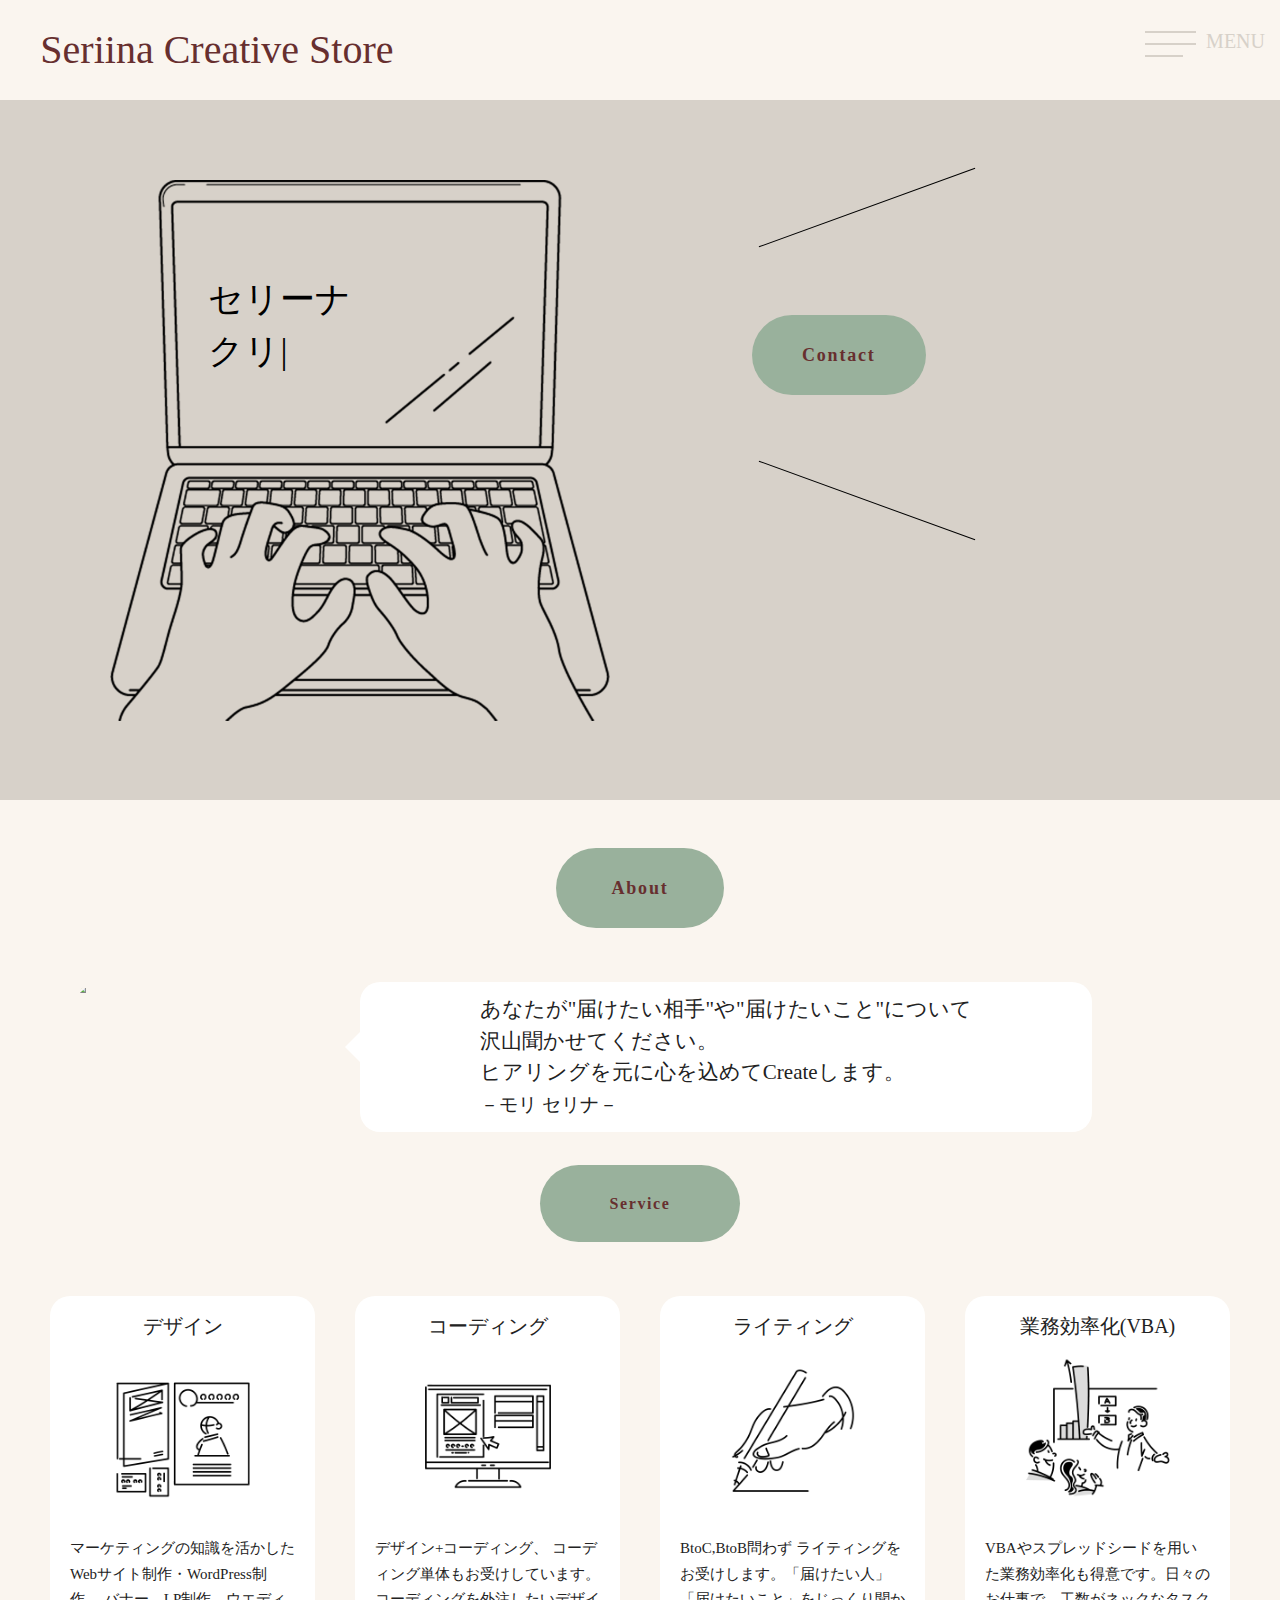
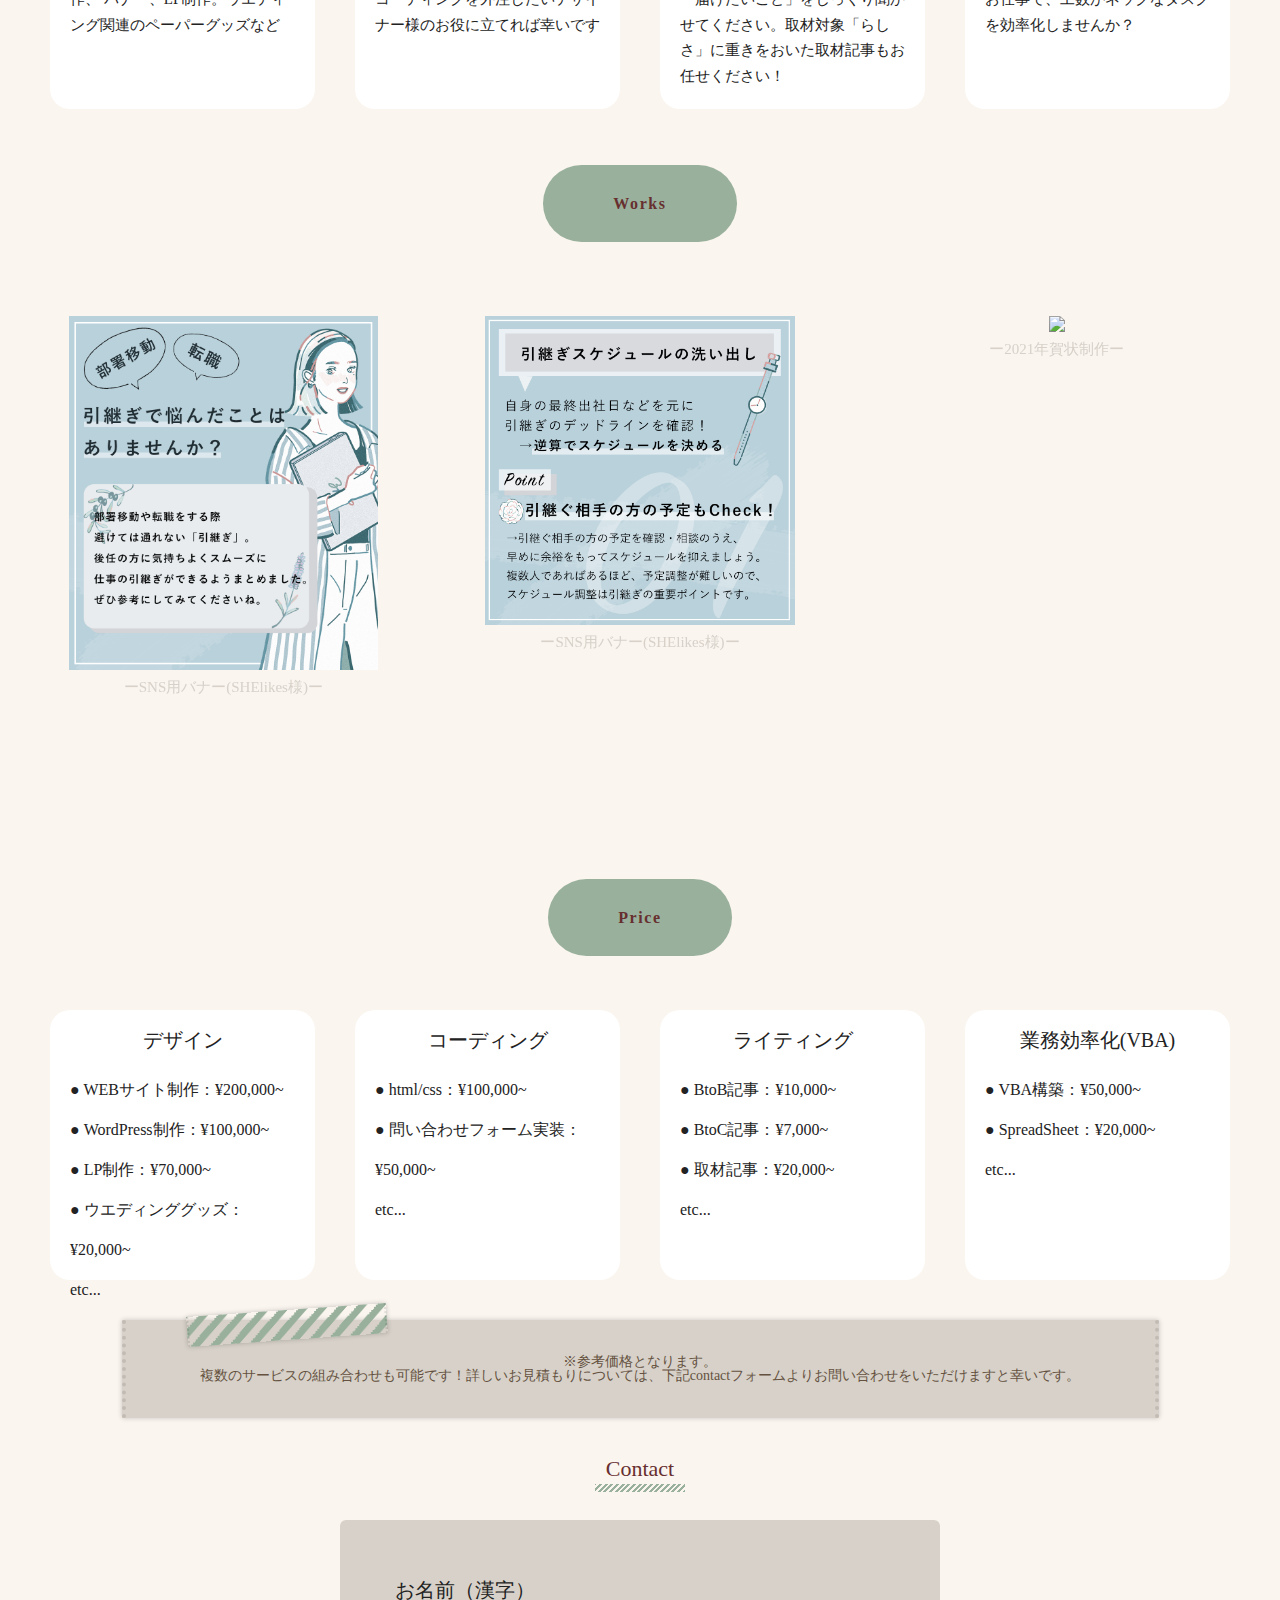
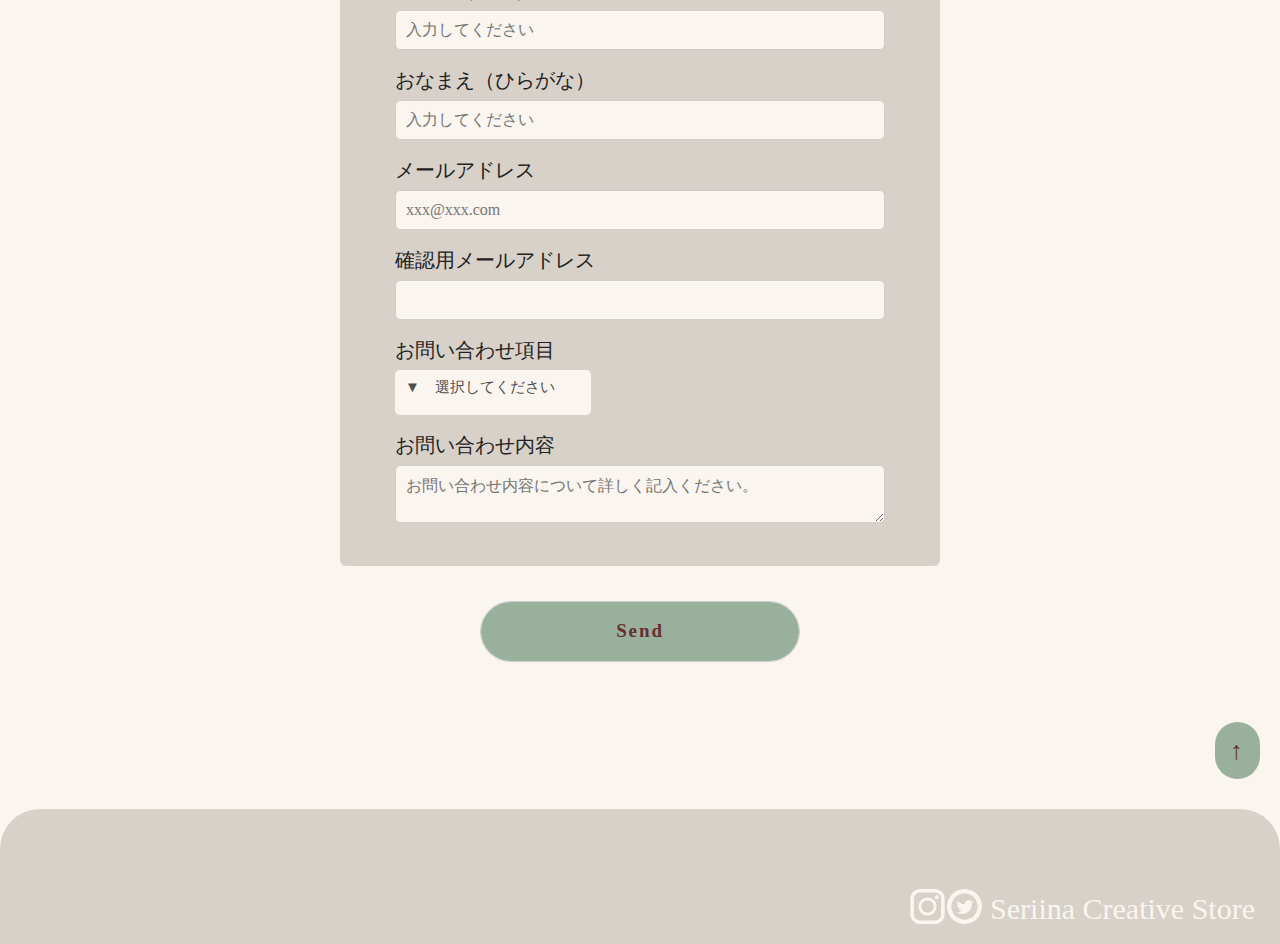
==== commit cdcaa0da: "2回目の変更反映です" ====
--- a/index.html
+++ b/index.html
@@ -65,7 +65,6 @@
            <div id="app">
              <span id="typewriter"></span>
            </div>
-           <!-- <div class="kana_name">セリーナ<br>クリエイティブ<br>ストア｜</div> -->
         </div>
 
         <div class="contact_point">
@@ -90,7 +89,7 @@
     <div class="about_pf">
        <img class="pfphoto" src="プロフ画像正方形202101.jpg">
        <div class="hukidashi">
-         <div class="message">あなたの”想い”を沢山聞かせてください。<br>ヒアリングを元に<br>心を込めてCreateします。<br>
+         <div class="message">あなたが"届けたい相手"や"届けたいこと"について<br>沢山聞かせてください。<br>ヒアリングを元に心を込めてCreateします。<br>
          <span style="font-size: 90%;text-align: right;">－モリ セリナ－</span></div>
        </div>
     </div>
@@ -107,29 +106,32 @@
             <h3>デザイン</h3>
             <img class="design_image" src="0706.png">
           </div>
-           <p class="text">WEBサイト制作・WordPress制作、
-            バナー、LP制作。
-           ウエディング関連のペーパーグッズなど</p>
+           <p class="text">マーケティングの知識を活かしたWebサイト制作・WordPress制作、
+            バナー、LP制作。ウエディング関連のペーパーグッズなど</p>
         </div>
         <div class="service_menu_item s_design_2">
-          <h3>コーディング</h3>
-          <img class="design_image" src="0705.png">
+          <div class="naraberu">
+            <h3>コーディング</h3>
+            <img class="design_image" src="0705.png">
+          </div>
           <p class="text">デザイン+コーディング、
-            コーディング単体も
-            お受けしています</p>
+            コーディング単体もお受けしています。コーディングを外注したいデザイナー様のお役に立てれば幸いです</p>
         </div>
         <div class="service_menu_item s_design_3">
-          <h3>ライティング</h3>
-          <img class="design_image" src="0628.png">
+          <div class="naraberu">
+            <h3>ライティング</h3>
+            <img class="design_image" src="0628.png">
+          </div>
           <p class="text">BtoC,BtoB問わず
-          ライティングをお受けします
-          取材対象「らしさ」に重きをおいた取材記事も可
+          ライティングをお受けします。「届けたい人」「届けたいこと」をじっくり聞かせてください。取材対象「らしさ」に重きをおいた取材記事もお任せください！
           </p>
         </div>
         <div class="service_menu_item s_design_4">
-          <h3>業務効率化(VBA)</h3>
-          <img class="design_image" src="n0736.png">
-          <p class="text">VBAやスプレッドシードを用いた業務効率化も得意です。日々のお仕事で、工数がネックなタスクを効率化
+          <div class="naraberu">
+            <h3>業務効率化(VBA)</h3>
+            <img class="design_image" src="n0736.png">
+          </div>
+          <p class="text">VBAやスプレッドシードを用いた業務効率化も得意です。日々のお仕事で、工数がネックなタスクを効率化しませんか？
           </p>
         </div>
      </div>
@@ -187,6 +189,10 @@
             <p class="text_price">● VBA構築：¥50,000~<br>● SpreadSheet：¥20,000~<br>etc...
             </p>
           </div>
+       </div>
+       <div class="memo">
+          <span class="masking-tape">
+          </span><p>※参考価格となります。<br>複数のサービスの組み合わせも可能です！詳しいお見積もりについては、下記contactフォームよりお問い合わせをいただけますと幸いです。</p>
        </div>
   </div>
   <div class="contact">
@@ -245,8 +251,8 @@
       <div class="footer_top_circle">
           <div class="footer_journal">
               <div class="sns_icon">
-                <a href="https://twitter.com/mori_serina___" target=”_blank”><img class="icon" src="インスタグラムのシンプルなロゴのアイコン 1.png"></a>
-                <a href="https://www.instagram.com/webalacarter_serina/" target=”_blank”><img class="icon" src="Twitterのアイコン素材 1.png"></a>
+                <a href="https://www.instagram.com/webalacarter_serina/" target=”_blank”><img class="icon" src="インスタグラムのシンプルなロゴのアイコン 1.png"></a>
+                <a href="https://twitter.com/mori_serina___" target=”_blank”><img class="icon2" src="Twitterのアイコン素材 1.png"></a>
               </div>
               <div class="footer_brand_name">
                 Seriina Creative Store
--- a/css/main.css
+++ b/css/main.css
@@ -270,14 +270,17 @@
   }
 }
 
+/* 1rem=10pxとするための指示 */
+html { font-size: 62.5%; }
+
 /* 以下瀬里奈記述〜 */
 .header_top{
   width:100%;
-  height:100px;
+  height:10rem;
   background-color:#FAF5EF;
   text-align:center;
   display:flex;
-  padding:30px 0;
+  padding:2rem 0;
   position:fixed;
   z-index:100;
 }
@@ -286,15 +289,16 @@
   width:80%;
   color:#672F2F;
   font-family: 'Noto Serif JP', serif;
-  font-size: 40px;
+  font-size: 4rem;
   margin:auto;
   text-align: left;
 }
 
 .hamburger-menu {
     margin-left: auto;
-    margin-right: 15px;
-    width: 120px;
+    margin-top: 1.1rem;
+    margin-right: 1.5rem;
+    width: 12rem;
     color:#D7D1C9;
     display:flex;
     z-index:100;
@@ -305,17 +309,17 @@
 }
 
 .line{
-height: 2px;
+height: 0.2rem;
 background-color: #D7D1C9;
 width:100%;
 }
 
 .line:nth-of-type(2){
-margin-top: 10px;
+margin-top: 1rem;
 }
 
 .line:last-child{
-margin-top: 10px;
+margin-top: 1rem;
 width: 75%;
 }
 
@@ -355,54 +359,48 @@
 }
 
 .chars{
-  margin:0 0 0 10px;
-  font-size: 20px;
+  margin:0 0 0 1rem;
+  font-size: 2rem;
   font-family: 'Noto Serif JP', serif;
 }
 
 @media only screen and (max-width: 768px) {
   .header_top {
     width:100%;
-    height:90px;
-    background-color:#FAF5EF;
-    text-align:center;
-    display:flex;
-    padding:30px 0;
-    position:fixed;
+    height:6rem;
     z-index:100;
   }
   .brand_name{
-    width:80%;
+    width:90%;
     color:#672F2F;
     font-family: 'Noto Serif JP', serif;
-    font-size: 30px;
+    font-size: 2.2rem;
     margin:auto;
     text-align: left;
-    padding-left: 10px;
-  }
-}
-
-@media only screen and (max-width: 460px) {
-  .header_top {
-    width:100%;
-    height:60px;
-    background-color:#FAF5EF;
-    text-align:center;
-    display:flex;
-    padding:30px 0;
-    position:fixed;
-    z-index:100;
-  }
-  .brand_name{
-    width:80%;
-    color:#672F2F;
-    font-family: 'Noto Serif JP', serif;
-    font-size: 20px;
-    margin:auto;
-    text-align: left;
-    padding-left: 10px;
-  }
-}
+    padding-left: 1rem;
+  }
+  .hamburger-menu {
+    margin-right: 1.2rem;
+    margin-top: -0.1rem;
+}
+
+body.openHamburger {
+  height: 100vh;
+  overflow-y: hidden;
+}
+.in{
+  transform: translateX(100%);
+}
+.line_1 {
+  transform: translateY(13px) rotate(-45deg);
+  top: 0;
+}
+.line_3 {
+  transform: translateY(-10px) rotate(45deg);
+  bottom: 0;
+}
+}
+
 
 /* ハンバーガーメニュー実装に向けて */
 .open {
@@ -414,7 +412,7 @@
   position:fixed;
   background-color:#FAF5EF;
   width: 100%;
-  height: 1000px;
+  height: 100rem;
 }
 
 #nav{
@@ -430,41 +428,41 @@
 }
 
 #nav ul{
-  padding-top: 80px;
+  padding-top: 8rem;
 }
 
 #nav ul li{
   list-style-type: none;
-  font-size: 20px;
-  text-align: center;
-  padding:20px 0px;
+  font-size: 2rem;
+  text-align: center;
+  padding:2rem 0rem;
 }
 
 
 #nav a{
   display: block;
   text-decoration: none;
-  margin: 0 15px;
-  padding: 10px;
+  margin: 0 1.5rem;
+  padding: 1rem;
   transition: .5s;
   font-family: 'Noto Serif JP', serif;
-  font-size :35px;
+  font-size :3.5rem;
   color: #672F2F;
 }
 
 .contact_btn{
   text-align:center;
-  padding:50px 50px;
+  padding:5rem 5rem;
 }
 
 .btn_1,
 a.btn_1,
 button.btn_1 {
-  font-size: 20px;
+  font-size: 2rem;
   font-weight: 800;
   line-height: 1.5;
   position: relative;
-  padding: 30px 70px;
+  padding: 3rem 7rem;
   cursor: pointer;
   user-select: none;
   transition: all 0.3s;
@@ -481,7 +479,7 @@
   font-family: 'Noto Serif JP', serif;
   color: #672F2F;
   background-color: #FAF5EF;
-  border: 2px solid #D7D1C9;
+  border: 0.2rem solid #D7D1C9;
 }
 
 /* カーソルのせたら色変わる */
@@ -492,15 +490,82 @@
 }
 
 a.btn--radius_1{
-  border-radius:50px;
+  border-radius:5rem;
 }
 /* ハンバーガーメニュー終わり */
 
+/* media */
+@media only screen and (max-width: 768px) {
+.open.is-active {
+  /* display:block; */
+  position:fixed;
+  width: 100%;
+  height: 100rem;
+}
+
+#nav{
+  position: absolute;
+  height: 100vh;
+  width:100%;
+  left: -100%;
+  top: 0;
+  transition: .7s;
+  z-index:50;
+  overflow-y: scroll;
+}
+
+#nav ul{
+  padding-top: 5rem;
+}
+
+#nav ul li{
+  list-style-type: none;
+  font-size: 1.5rem;
+  text-align: center;
+  padding:1rem 0rem;
+}
+
+
+#nav a{
+  display: block;
+  text-decoration: none;
+  margin: 0 1.5rem;
+  padding: 1rem;
+  transition: .5s;
+  font-size :3.5rem;
+}
+
+.contact_btn{
+  text-align:center;
+  padding:2rem 2rem;
+}
+
+.btn_1,
+a.btn_1,
+button.btn_1 {
+  font-size: 1.5rem;
+  font-weight: 800;
+  line-height: 1.5;
+  position: relative;
+  padding: 2rem 4rem;
+  cursor: pointer;
+  user-select: none;
+  transition: all 0.3s;
+  text-align: center;
+  vertical-align: middle;
+  text-decoration: none;
+  letter-spacing: 0.1em;
+  border-radius: 1rem;
+  top: 28%;
+}
+}
+/* media */
+
 
 .header_bottom{
-  height:800px;
+  height:80rem;
   background-color:#D7D1C9;
-  padding:180px 80px 40px;
+  padding:18rem 8rem 4rem;
   display: flex;
 }
 
@@ -513,10 +578,10 @@
 #app {
  width:60%;
  position: absolute;
- top:140px;
- left:250px;
+ top:12rem;
+ left:33rem;
  color: black;
- font-size: 2.5em;
+ font-size: 3.5em;
  font-family: 'Noto Serif JP', serif;
  -ms-transform: translate(-50%,-50%);
  -webkit-transform: translate(-50%,-50%);
@@ -543,24 +608,9 @@
   }
 }
 
-/* .kana_name{
-  position: absolute;
-  top: 140px;
-  left:250px;
-  color: black;
-  font-size: 2.5em;
-  font-family: 'Noto Serif JP', serif;
-  -ms-transform: translate(-50%,-50%);
-  -webkit-transform: translate(-50%,-50%);
-  transform: translate(-50%,-50%);
-  margin:0;
-  padding:0;
-  line-height: 150%
-  } */
-
 .pc_image_group img {
-  margin:0px 30px;
-  width:500px;
+  margin:0rem 3rem;
+  width:50rem;
  }
 
 .contact_point{
@@ -570,18 +620,14 @@
 .btn,
 a.btn,
 button.btn {
-  font-size: 1.6rem;
+  font-size: 1.8rem;
   font-weight: 800;
   line-height: 1.5;
   position: relative;
   /* display: inline-block; */
-  padding: 30px 50px;
+  padding: 3rem 5rem;
   cursor: pointer;
-  -webkit-user-select: none;
-  -moz-user-select: none;
-  -ms-user-select: none;
   user-select: none;
-  -webkit-transition: all 0.3s;
   transition: all 0.3s;
   text-align: center;
   vertical-align: middle;
@@ -606,7 +652,7 @@
 }
 
 a.btn--radius{
-  border-radius:50px;
+  border-radius:5rem;
 }
 
 .speak_border{
@@ -614,8 +660,8 @@
 }
 
 .speak_1{
-  width:230px;
- height: 1px;
+  width:23rem;
+ height: 0.1rem;
  background-color:#000;
   transform:rotate(-20deg);
   /* ↑これが斜めにする記述 */
@@ -624,149 +670,80 @@
 
 .speak_2{
   position: absolute;
-  top:500px;
-  width:230px;
-  height: 1px;
+  top:50rem;
+  width:23rem;
+  height: 0.1rem;
   background-color:#000;
    transform:rotate(20deg);
 }
 
 @media only screen and (max-width: 768px) {
   .header_bottom{
-    height:450px;
-    padding:130px 10px 10px;
+    height:33rem;
+    padding:10rem 0.5rem 2rem;
   }
   .pc_image_group{
-    width:60%;
+    width:50%;
   }
   #app {
     width:60%;
     position: absolute;
-    top:70px;
-    left:150px;
-    font-size: 1.3em;
+    top:4.1rem;
+    left:9.1rem;
+    font-size: 1.4em;
     transform: translate(-50%,-50%);
     margin:0;
     padding:0;
     line-height: 100%
    }
   .pc_image_group img {
-    margin:0px 30px;
-    width:250px;
+    margin:0rem 1rem;
+    width:17rem;
    }
   .contact_point{
-    width: 40%;
+    padding-left: 2.5rem;
+    width: 30%;
   }
   .btn,
   a.btn,
   button.btn {
     font-size: 1.0rem;
-    font-weight: 800;
-    line-height: 1.0;
     position: relative;
-    padding: 20px 30px;
     user-select: none;
     transition: all 0.3s;
-    text-align: center;
-    vertical-align: middle;
-    text-decoration: none;
     letter-spacing: 0.1em;
     border-radius: 0.5rem;
-    top: 25%;
-    border-radius:50px;
+    top: 27%;
+    border-radius:5rem;
+    padding: 2rem 3.5rem;
   }
   .speak_border{
     width: auto;
   }
   .speak_1{
-   width:150px;
-   height: 1px;
+   width:10rem;
+   height: 0.1rem;
     transform:rotate(-20deg);
-    /* ↑これが斜めにする記述 */
     position: relative;
   }
-  
   .speak_2{
     position: absolute;
-    top:290px;
-    width:150px;
-    height: 1px;
+    top:22rem;
+    width:10rem;
+    height: 0.1rem;
     transform:rotate(20deg);
   }
-}
-
-@media only screen and (max-width: 460px) {
-  .header_bottom{
-    height:300px;
-    padding:150px 10px 10px;
-  }
-  .pc_image_group{
-    width:60%;
-  }
-  #app {
-    width:60%;
-    position: absolute;
-    top:70px;
-    left:150px;
-    font-size: 1.0em;
-    transform: translate(-50%,-50%);
-    margin:0;
-    padding:0;
-    line-height: 100%
-  }
-  .pc_image_group img {
-    margin:0px 30px;
-    width:150px;
-  }
-  .contact_point{
-    width: 40%;
-  }
-  .btn,
-  a.btn,
-  button.btn {
-    font-size: 1.0rem;
-    font-weight: 800;
-    line-height: 1.0;
-    position: relative;
-    padding: 20px 30px;
-    user-select: none;
-    transition: all 0.3s;
-    text-align: center;
-    vertical-align: middle;
-    text-decoration: none;
-    letter-spacing: 0.1em;
-    border-radius: 0.5rem;
-    top: 25%;
-    border-radius:50px;
-  }
-  .speak_border{
-    width: auto;
-  }
-  .speak_1{
-    width:150px;
-    height: 1px;
-     transform:rotate(-20deg);
-     /* ↑これが斜めにする記述 */
-     position: relative;
-   }
-   .speak_2{
-     position: absolute;
-     top:290px;
-     width:150px;
-     height: 1px;
-     transform:rotate(20deg);
-   }
 }
 
 
 /* -------aboutコーナー--------- */
 .about{
-  padding:40px 30px;
+  padding:4rem 3rem;
   background-color: #FAF5EF;
 }
 
 .about_btn{
-  padding: 35px 0px;
+  padding: 3.5rem 0rem;
   text-align: center;
   height:45%;
 }
@@ -774,18 +751,13 @@
 .btn_2,
 a.btn_2,
 button.btn_2 {
-  font-size: 1.6rem;
+  font-size: 1.8rem;
   font-weight: 800;
   line-height: 1.5;
   position: relative;
-  /* display: inline-block; */
-  padding: 30px 70px;
+  padding: 3rem 5.5rem;
   cursor: pointer;
-  -webkit-user-select: none;
-  -moz-user-select: none;
-  -ms-user-select: none;
   user-select: none;
-  -webkit-transition: all 0.3s;
   transition: all 0.3s;
   text-align: center;
   vertical-align: middle;
@@ -810,7 +782,7 @@
 }
 
 a.btn--radius_2{
-  border-radius:50px;
+  border-radius:5rem;
 }
 
 .about_pf{
@@ -821,19 +793,20 @@
 
 .pfphoto{
   /* height:300px; */
-  width: 250px;
-  margin: 40px 40px;
-  border-radius: 40px;
+  width: 25rem;
+  margin: 4rem 4rem;
+  border-radius: 4rem;
+
 }
 
 .hukidashi{
   width: 60%;
-  height: 150px;
+  height: 15rem;
   position: relative;
-  margin: 45px 20px 20px 0px;
+  margin: 4.5rem 2rem 2rem 0rem;
   background-color: white;
-  border-radius: 20px; 
-  font-size: 21px;  
+  border-radius: 2rem; 
+  font-size: 2.1rem;  
   line-height: 150%;
   display: flex;
   justify-content: center;
@@ -848,11 +821,11 @@
   display: block;
   width: 0;
   height: 0;
-  left: -15px;
-  top: 50px;
-  border-right: 15px solid white;
-  border-top: 15px solid transparent;
-  border-bottom: 15px solid transparent;
+  left: -1.5rem;
+  top: 5rem;
+  border-right: 1.5rem solid white;
+  border-top: 1.5rem solid transparent;
+  border-bottom: 1.5rem solid transparent;
 }
 
 .hukidashi span{
@@ -863,10 +836,10 @@
 
 @media only screen and (max-width: 768px) {
   .about{
-    padding:20px 10px;
+    padding:1rem 1rem;
   }
   .about_btn{
-    padding: 25px 0px;
+    padding: 2.5rem 0rem;
     text-align: center;
     height:45%;
   }
@@ -874,41 +847,40 @@
   a.btn_2,
   button.btn_2 {
     font-size: 1.0rem;
-    font-weight: 800;
-    line-height: 1.0;
     position: relative;
-    padding: 20px 30px;
     user-select: none;
     transition: all 0.3s;
-    text-align: center;
-    vertical-align: middle;
-    text-decoration: none;
     letter-spacing: 0.1em;
     border-radius: 0.5rem;
-    top: 25%;
-    border-radius:50px;
+    top: 27%;
+    border-radius:5rem;
+    padding: 1.5rem 3rem;
   }
   .about_pf{
     height:auto;
     width:100%;
     display: flex;
-  }
+    padding-bottom: 2rem;
+  }
+  /* margin入れたら写真の縮尺が変になった */
   .pfphoto{
-    width: 25%;
-    /* margin: 40px 40px; */
-    border-radius: 30px;
+    width: 30%;
+    margin: 1rem 1rem;
+    border-radius: 3rem;
+    object-fit: contain;
   }
   .hukidashi{
-    width: 75%;
-    height: 100px;
+    width: 70%;
+    height: 12rem;
     position: relative;
     /* margin: 45px 20px 20px 0px; */
-    border-radius: 20px; 
-    font-size:13px;  
-    line-height: 130%;
+    border-radius: 1.5rem; 
+    font-size:1.1rem;  
     display: flex;
     justify-content: center;
     align-items: center;
+    margin-bottom: 4rem;
+    padding-left: 0.9rem;
   }
   /* 吹き出しの三角部分 */
   .hukidashi::before{
@@ -917,11 +889,11 @@
     display: block;
     width: 0;
     height: 0;
-    left: -15px;
-    top: 40px;
-    border-right: 15px solid white;
-    border-top: 15px solid transparent;
-    border-bottom: 15px solid transparent;
+    left: -1.5rem;
+    top: 4rem;
+    border-right: 1.5rem solid white;
+    border-top: 1.5rem solid transparent;
+    border-bottom: 1.5rem solid transparent;
   }
   .hukidashi span{
     height: auto;
@@ -929,83 +901,16 @@
   }
 }
 
-@media only screen and (max-width: 460px) {
-  .about{
-    padding:20px 10px;
-  }
-  .about_btn{
-    padding: 25px 0px;
-    text-align: center;
-    height:45%;
-  }
-  .btn_2,
-  a.btn_2,
-  button.btn_2 {
-    font-size: 1.0rem;
-    font-weight: 800;
-    line-height: 1.0;
-    position: relative;
-    padding: 20px 30px;
-    user-select: none;
-    transition: all 0.3s;
-    text-align: center;
-    vertical-align: middle;
-    text-decoration: none;
-    letter-spacing: 0.1em;
-    border-radius: 0.5rem;
-    top: 25%;
-    border-radius:50px;
-  }
-  .about_pf{
-    height:auto;
-    width:100%;
-    display: flex;
-  }
-  .pfphoto{
-    width: 25%;
-    border-radius: 30px;
-  }
-  .hukidashi{
-    width: 75%;
-    height: 100px;
-    position: relative;
-    border-radius: 20px; 
-    font-size:13px;  
-    line-height: 130%;
-    display: flex;
-    justify-content: center;
-    align-items: center;
-  }
-  /* 吹き出しの三角部分 */
-  .hukidashi::before{
-    content: '';
-    position: absolute;
-    display: block;
-    width: 0;
-    height: 0;
-    left: -15px;
-    top: 40px;
-    border-right: 15px solid white;
-    border-top: 15px solid transparent;
-    border-bottom: 15px solid transparent;
-  }
-  .hukidashi span{
-    height: auto;
-    text-align: center;
-  }
-}
-
 /* serviceエリア */
 .service{
-  padding:0px 30px;
+  padding:0rem 3rem;
   background-color: #FAF5EF;
-  height:600px;
-}
-
+  height:60rem;
+}
 
 .service_btn{
   text-align: center;
-  margin-bottom: 40px;
+  margin-bottom: 4rem;
 }
 
 .btn_3,
@@ -1015,14 +920,9 @@
   font-weight: 800;
   line-height: 1.5;
   position: relative;
-  /* display: inline-block; */
-  padding: 30px 70px;
+  padding: 3rem 7rem;
   cursor: pointer;
-  -webkit-user-select: none;
-  -moz-user-select: none;
-  -ms-user-select: none;
   user-select: none;
-  -webkit-transition: all 0.3s;
   transition: all 0.3s;
   text-align: center;
   vertical-align: middle;
@@ -1047,156 +947,110 @@
 }
 
 a.btn--radius_3{
-  border-radius:50px;
+  border-radius:5rem;
 }
 
 .service_menu{
   display: flex;
   justify-content: space-between;
   width: 100%;
-  padding:20px 0px;
-}
+  padding:2rem 0rem;
+  text-align: center;
+}
+
 
 .service_menu_item {
   /* height: 400px; */
   width: 23%;
-  margin:20px 20px;
-  padding: 20px 20px;
+  margin:2rem 2rem;
+  padding: 2rem 2rem;
   background-color: white;
-  border-radius: 20px; 
-  font-size: 20px;
-  font-family: 'Noto Serif JP', serif;
-  text-align:center;
+  border-radius: 2rem; 
+  font-size: 2rem;
+  font-family: 'Noto Serif JP', serif;
+  /* text-align:left; */
+}
+/* このテキストを左寄せにしたい！20210309 */
+
+.nareberu{
+  margin: 0 auto;
 }
 
 .design_image{
-  padding:10px 0px;
+  padding:1rem 0rem;
   width: 80%;
 }
 
 .text{
-  font-size: 15px;
+  font-size: 1.5rem;
   line-height: 170%;
+  text-align:left;
 }
 
 @media only screen and (max-width: 768px) {
   .service{
-    padding:0px 10px;
+    padding:0rem 1rem;
     height:auto;
   }
   .service_btn{
     text-align: center;
-    margin-bottom: 20px;
+    margin-bottom: 2rem;
   }
   .btn_3,
   a.btn_3,
   button.btn_3 {
     font-size: 1.0rem;
-    font-weight: 800;
-    line-height: 1.0;
     position: relative;
-    padding: 20px 30px;
     user-select: none;
     transition: all 0.3s;
-    text-align: center;
-    vertical-align: middle;
-    text-decoration: none;
     letter-spacing: 0.1em;
     border-radius: 0.5rem;
-    top: 25%;
-    border-radius:50px;
+    top: 27%;
+    border-radius:5rem;
+    padding: 1.5rem 3rem;
   }
   .service_menu{
     display: block;
     width: 100%;
-    /* padding:10px 0px; */
+    padding:0.5rem 0rem;
     height: auto;
     text-align: center;
   }
+ 
   .service_menu_item {
     height: auto;
     width: 95%;
-    /* margin:20px 120px; */
-    /* padding: 20px 20px; */
-    border-radius: 20px; 
-    font-size: 15px;
+    margin:2rem 0rem 2rem 1rem;
+    padding: 1rem 1rem 0;
+    border-radius: 2rem; 
+    font-size: 1.4rem;
     display: flex;
   }
-  .narberu{
-    width: 35%;
+  /* ここのバランスがうまくいかない〜 */
+  .naraberu{
+    width: 30%;
+  }
+  .naraberu h3{
+    width:100%;
   }
   .design_image{
-    padding:10px 0px;
-    width: 20%;
+    padding:0;
+    /* width: 40%; */
+    object-fit: contain;
   }
   .text{
     text-align: left;
-    font-size: 14px;
+    font-size: 1.1rem;
     line-height: 170%;
-  }
-}
-
-@media only screen and (max-width: 460px) {
-  .service{
-    padding:0px 10px;
-    height:auto;
-  }
-  .service_btn{
-    text-align: center;
-    margin-bottom: 20px;
-  }
-  .btn_3,
-  a.btn_3,
-  button.btn_3 {
-    font-size: 1.0rem;
-    font-weight: 800;
-    line-height: 1.0;
-    position: relative;
-    padding: 20px 30px;
-    user-select: none;
-    transition: all 0.3s;
-    text-align: center;
-    vertical-align: middle;
-    text-decoration: none;
-    letter-spacing: 0.1em;
-    border-radius: 0.5rem;
-    top: 25%;
-    border-radius:50px;
-  }
-  .service_menu{
-    display: block;
-    width: 100%;
-    /* padding:10px 0px; */
-    height: auto;
-    text-align: center;
-  }
-  .service_menu_item {
-    height: auto;
-    width: 95%;
-    /* margin:20px 120px; */
-    /* padding: 20px 20px; */
-    border-radius: 20px; 
-    font-size: 15px;
-    display: flex;
-  }
-  .narberu{
-    width: 35%;
-  }
-  .design_image{
-    padding:10px 0px;
-    width: 20%;
-  }
-  .text{
-    text-align: left;
-    font-size: 14px;
-    line-height: 170%;
-  }
-}
+    width: 70%;
+  }
+}
+
 
 
 /* worksゾーン */
 .works{
-  padding:0px 30px;
+  padding:0rem 3rem;
   background-color: #FAF5EF;
   height:auto;
 }
@@ -1204,7 +1058,7 @@
 
 .works_btn{
   text-align: center;
-  margin-bottom: 40px;
+  margin-bottom: 4rem;
 }
 
 .btn_4,
@@ -1215,13 +1069,9 @@
   line-height: 1.5;
   position: relative;
   /* display: inline-block; */
-  padding: 30px 70px;
+  padding: 3rem 7rem;
   cursor: pointer;
-  -webkit-user-select: none;
-  -moz-user-select: none;
-  -ms-user-select: none;
   user-select: none;
-  -webkit-transition: all 0.3s;
   transition: all 0.3s;
   text-align: center;
   vertical-align: middle;
@@ -1246,18 +1096,18 @@
 }
 
 a.btn--radius_4{
-  border-radius:50px;
+  border-radius:5rem;
 }
 
 .works_preview{
-  padding:60px 0px;
+  padding:6rem 0rem;
   width:100%;
-  height: 600px;
+  height: 61rem;
   display: flex;
 }
 
 .works_preview a{
-height:200px ;
+height:20rem;
 }
 
 
@@ -1288,16 +1138,16 @@
 }
 
 .info_all{
-  font-size:15px;
+  font-size:1.5rem;
   font-family: 'Noto Serif JP', serif;
   color:#D7D1C9;
-  padding:10px 0px; 
+  padding:1rem 0rem; 
 }
 
 /* 前ページ、次ページボタン共通のスタイル */
 .swiper-button-prev,
 .swiper-button-next {
-  background-size: 90px 90px; /* 背景画像としてのサイズ（＝表示したい画像サイズ） */
+  background-size: 9rem 9rem; /* 背景画像としてのサイズ（＝表示したい画像サイズ） */
   background-position: center;
   z-index:10;
   position: relative;
@@ -1320,35 +1170,30 @@
 }
 @media only screen and (max-width: 760px) {
   .works{
-    padding:0px 15px;
+    padding:0.5rem 1.5rem;
     height:auto;
   }
   .works_btn{
     text-align: center;
-    margin-bottom: 10px;
+    margin-bottom:0.5rem;
   }
   .btn_4,
 a.btn_4,
 button.btn_4 {
   font-size: 1.0rem;
-  font-weight: 800;
-  line-height: 1.0;
   position: relative;
-  padding: 20px 30px;
   user-select: none;
   transition: all 0.3s;
-  text-align: center;
-  vertical-align: middle;
-  text-decoration: none;
   letter-spacing: 0.1em;
   border-radius: 0.5rem;
-  top: 25%;
-  border-radius:50px;
+  top: 27%;
+  border-radius:5rem;
+  padding: 1.5rem 3rem;
 }
 .works_preview{
-  /* padding:60px 0px; */
+  padding:4rem 0rem 0rem;
   width:100%;
-  height: 350px;
+  height: auto;
   display: flex;
 }
 .swiper-container {
@@ -1359,14 +1204,14 @@
   width: 100%;
 }
 .info_all{
-  font-size:13px;
-  padding:10px 0px; 
+  font-size:1.3rem;
+  padding:1rem 0rem; 
 }
 
 /* 前ページ、次ページボタン共通のスタイル */
 .swiper-button-prev,
 .swiper-button-next {
-  background-size: 70px 70px; /* 背景画像としてのサイズ（＝表示したい画像サイズ） */
+  background-size: 7rem 7rem; /* 背景画像としてのサイズ（＝表示したい画像サイズ） */
   background-position: center;
   z-index:10;
   position: relative;
@@ -1386,85 +1231,18 @@
 }
 }
 
-@media only screen and (max-width: 460px) {
-  .works{
-    padding:0px 15px;
-    height:auto;
-  }
-  .works_btn{
-    text-align: center;
-    margin-bottom: 10px;
-  }
-  .btn_4,
-a.btn_4,
-button.btn_4 {
-  font-size: 1.0rem;
-  font-weight: 800;
-  line-height: 1.0;
-  position: relative;
-  padding: 20px 30px;
-  user-select: none;
-  transition: all 0.3s;
-  text-align: center;
-  vertical-align: middle;
-  text-decoration: none;
-  letter-spacing: 0.1em;
-  border-radius: 0.5rem;
-  top: 25%;
-  border-radius:50px;
-}
-.works_preview{
-  /* padding:60px 0px; */
-  width:100%;
-  height: 350px;
-  display: flex;
-}
-.swiper-container {
-  width: 100%;
-  height: auto;
-}
-.folio_{
-  width: 100%;
-}
-.info_all{
-  font-size:13px;
-  padding:10px 0px; 
-}
-/* 前ページ、次ページボタン共通のスタイル */
-.swiper-button-prev,
-.swiper-button-next {
-  background-size: 70px 70px; /* 背景画像としてのサイズ（＝表示したい画像サイズ） */
-  background-position: center;
-  z-index:10;
-  position: relative;
-  width: calc(var(--swiper-navigation-size)) !important;
-}
-.swiper-button-next::after, .swiper-button-prev::after {
-  content: none !important;
-}
-/* 次ページボタンのスタイル */
-.swiper-button-next {
-  background-image: url("../img/0603.png");
-  transform: scale(-1, 1); /* 左右反転 */
-}
-/* 前ページボタンのスタイル */
-.swiper-button-prev {
-  background-image: url("../img/0603.png");
-}
-}
-
 
 /* priceコーナー */
 .price{
-  padding:0px 30px;
+  padding:0rem 3rem;
   background-color: #FAF5EF;
-  height:450px;
+  height:auto;
 }
 
 .price_btn{
   text-align: center;
-  margin-bottom: 40px;
-  padding-top:40px;
+  margin-bottom: 4rem;
+  padding-top:4rem;
 }
 
 .btn_5,
@@ -1474,13 +1252,9 @@
   font-weight: 800;
   line-height: 1.5;
   position: relative;
-  padding: 30px 70px;
+  padding: 3rem 7rem;
   cursor: pointer;
-  -webkit-user-select: none;
-  -moz-user-select: none;
-  -ms-user-select: none;
   user-select: none;
-  -webkit-transition: all 0.3s;
   transition: all 0.3s;
   text-align: center;
   vertical-align: middle;
@@ -1505,24 +1279,24 @@
 }
 
 a.btn--radius_5{
-  border-radius:50px;
+  border-radius:5rem;
 }
 
 .price_menu{
   display: flex;
   justify-content: space-between;
   width: 100%;
-  padding:20px 0px;
+  padding:2rem 0rem;
 }
 
 .price_menu_item {
-  height: 270px;
+  height: 27rem;
   width: 23%;
-  margin:20px 20px;
-  padding: 20px 20px;
+  margin:2rem 2rem;
+  padding: 2rem 2rem;
   background-color: white;
-  border-radius: 20px; 
-  font-size: 20px;
+  border-radius: 2rem; 
+  font-size: 2rem;
   font-family: 'Noto Serif JP', serif;
   text-align:center;
 }
@@ -1530,134 +1304,133 @@
 
 .text_price{
   text-align: left;
-  padding-top:20px;
-  font-size: 16px;
+  padding-top:2rem;
+  font-size: 1.6rem;
   line-height: 250%;
 }
+
+.memo {
+  position: relative;
+  background-color: #D7D1C9;
+  border-left:0.4rem dotted rgba(0,0,0,.1);
+  border-right:0.4rem dotted rgba(0,0,0,.1);
+  box-shadow:0 0 0.5rem rgba(0,0,0,.2);
+  padding: 1em;
+  color: #65513f;
+  width: 85%;
+  margin: 0 auto; 
+}
+/* margin:0 auto;は ブロック要素を中央寄せにしたい時に使おう*/
+
+.masking-tape{
+  position: absolute;
+  top: -1em;
+  left: 6%;
+  width: 20rem;
+  height: 3rem;
+  background-image: linear-gradient(-45deg,#99B19C 25%, transparent 25%, transparent 50%, #99B19C 50%, #99B19C 75%, transparent 75%, transparent 100%);
+  background-size: 2rem 2rem;
+  border-left:0.2rem dotted rgba(0,0,0,.1);
+  border-right:0.2rem dotted rgba(0,0,0,.1);
+  box-shadow:0 0 0.5rem rgba(0,0,0,.2);
+  padding: 0.25em 2em;
+  color: #99B19C;
+  transform: rotate(-4deg); 
+}
+.memo p {
+  color: #65513f;
+  padding: 2.5rem;
+  font-size: 1.4rem;
+  text-align: center;
+}
+
 
 @media only screen and (max-width: 760px) {
   .price{
-    padding:0px 30px;
+    padding:0rem 3rem;
     height:auto;
   }
   .price_btn{
     text-align: center;
-    margin-bottom: 40px;
-    padding-top:40px;
+    margin-bottom: 4rem;
+    padding-top:4rem;
   }
   .btn_5,
   a.btn_5,
   button.btn_5 {
     font-size: 1.0rem;
-    font-weight: 800;
-    line-height: 1.0;
     position: relative;
-    padding: 20px 30px;
     user-select: none;
     transition: all 0.3s;
-    text-align: center;
-    vertical-align: middle;
-    text-decoration: none;
     letter-spacing: 0.1em;
     border-radius: 0.5rem;
-    top: 25%;
-    border-radius:50px;
-  }
+    top: 27%;
+    border-radius:5rem;
+    padding: 1.5rem 3rem;
+  }
+
   .price_menu{
     display:block;
     width: 100%;
-    padding:20px 0px;
+    padding: 0 0 1.5rem;
   }
   .price_menu_item {
     height: auto;
     width: 90%;
-    margin:20px 20px;
-    padding: 20px 20px;
-    border-radius: 20px; 
-    font-size: 16px;
+    margin:2rem 2rem;
+    padding: 2rem 2rem;
+    border-radius: 2rem; 
+    font-size: 1.6rem;
     text-align:center;
   }
   .text_price{
-    text-align: center;
-    padding-top:15px;
-    font-size: 13px;
+    padding-top:1.5rem;
+    font-size: 1.3rem;
     line-height: 200%;
   }  
-}
-
-@media only screen and (max-width: 460px) {
-  .price{
-    padding:0px 30px;
-    height:auto;
-  }
-  .price_btn{
-    text-align: center;
-    margin-bottom: 40px;
-    padding-top:40px;
-  }
-  .btn_5,
-  a.btn_5,
-  button.btn_5 {
-    font-size: 1.0rem;
-    font-weight: 800;
-    line-height: 1.0;
+
+  .memo {
     position: relative;
-    padding: 20px 30px;
-    user-select: none;
-    transition: all 0.3s;
-    text-align: center;
-    vertical-align: middle;
-    text-decoration: none;
-    letter-spacing: 0.1em;
-    border-radius: 0.5rem;
-    top: 25%;
-    border-radius:50px;
-  }
-  .price_menu{
-    display:block;
-    width: 100%;
-    padding:20px 0px;
-  }
-  .price_menu_item {
-    height: auto;
-    width: 90%;
-    margin:20px 20px;
-    padding: 20px 20px;
-    border-radius: 20px; 
-    font-size: 16px;
-    text-align:center;
-  }
-  .text_price{
-    text-align: center;
-    padding-top:15px;
-    font-size: 13px;
-    line-height: 200%;
-  }  
+    padding: 1em;
+  }
+  .masking-tape{
+    position: absolute;
+    top: -1em;
+    left: 6%;
+    width: 10rem;
+    height: 3rem;
+    padding: 0.25em 2em; 
+  }
+  .memo p {
+    padding: 2rem 0 0;
+    font-size: 1.2rem;
+    line-height: normal;
+  }
 }
 
 
 /* contactコーナー */
 .contact{
-  padding:0px 0px;
-  padding-bottom: 30px;
+  padding:0rem 0rem;
+  padding-bottom: 3rem;
   background-color: #FAF5EF;
   height:auto;
 }
 
 .contact_title{
-  border-radius:6px 6px 0px 0px;
-  font-size: 1.8rem;
-  margin-bottom: 40px;
+  border-radius:0.6rem 0.6rem 0rem 0rem;
+  font-size: 2.2rem;
+  margin-bottom: 4rem;
   font-family: 'Noto Serif JP', serif;
   text-align:center;
   color: #672F2F;
-  padding-top: 40px;
+  padding-top: 4rem;
 }
 
 /* 以下に波線のボーダーラインをひく */
 .under_line{
   position: relative;
-  padding: 0.3em;
+  padding: 0.5em;
 }
 
 .under_line:after {
@@ -1666,25 +1439,25 @@
   left: 0;
   bottom: 0;
   width: 100%;
-  height: 8px;
-  background: repeating-linear-gradient(-45deg, #99B19C, #99B19C 2px, #FAF5EF 2px, #FAF5EF 4px);
+  height: 0.8rem;
+  background: repeating-linear-gradient(-45deg, #99B19C, #99B19C 0.2rem, #FAF5EF 0.2rem, #FAF5EF 0.4rem);
 }
 
 .form_contact{
   width:100%;
   text-align: center;
-  font-size: 20px;
+  font-size: 2rem;
   font-family: 'Noto Serif JP', serif;
 }
 
 .container {
-  max-width:600px;
+  max-width:60rem;
   margin:0 auto;
-  border-radius:6px;
+  border-radius:0.6rem;
   background-color:#D7D1C9;
   text-align: center;
-  padding: 40px 55px;
-  margin-bottom: 35px;
+  padding: 4rem 5.5rem;
+  margin-bottom: 3.5rem;
 }
 
 /* 元からついてしまう枠線などの要素をカット */
@@ -1703,7 +1476,7 @@
 label{
   display: block;
   text-align: left;
-  padding:20px 0px 10px;
+  padding:2rem 0rem 1rem;
 }
 
 
@@ -1716,77 +1489,71 @@
     }
   }
   font-family: 'Noto Serif JP', serif;
-  font-size: 15px;
+  font-size: 1.5rem;
 }
 
 /* プルダウンたちを垂直方向の中央ぞろえにしたい */
 .sentaku_erea{
   width:40%;
-  height:45px;
+  height:4.5rem;
   text-align: left;
   background-color: #FAF5EF;
-  border-radius: 5px;
-  padding: 5px 10px 5px;
-  max-width: 600px;
+  border-radius: 0.5rem;
+  padding: 0.5rem 1rem 0.5rem;
+  max-width: 60rem;
 }
 
 
 .texterea{
   resize : both; 
-  height: 100px;
+  height: 10rem;
 }
 
 
 input, textarea {
   font-size: 0.8em;
-  padding: 10px 10px 10px;
-  font-family: 'Noto Serif JP', serif;
-  border: 1px solid #cecece;
+  padding: 1rem 1rem 1rem;
+  font-family: 'Noto Serif JP', serif;
+  border: 0.1rem solid #cecece;
   background: #FAF5EF;
   color:black;
-  -webkit-border-radius: 5px;
-  -moz-border-radius: 5px;
-  border-radius: 5px;
-  -moz-background-clip: padding;
-  -webkit-background-clip: padding-box;
+  border-radius: 0.5rem;
   background-clip: padding-box;
-  -webkit-box-sizing: border-box;
-  -moz-box-sizing: border-box;
   box-sizing: border-box;
   width: 100%;
-  max-width: 600px;
+  max-width: 60rem;
 }
 
 input[type="submit"] {
   font-family: 'Noto Serif JP', serif;
   color: #672F2F;
   background-color: #99B19C;
-  font-size: 1.4rem;
+  font-size: 1.9rem;
   font-weight: 800;
   line-height: 1.5;
   position: relative;
-  padding: 15px 40px;
+  padding: 1.5rem 4rem;
   cursor: pointer;
   user-select: none;
   transition: all 0.3s;
   text-decoration: none;
   letter-spacing: 0.1em;
-  border-radius: 50px;
+  border-radius: 5rem;
   top: 28%;
   width:25%;
 }
 
 @media only screen and (max-width: 768px) {
   .contact{
-    padding-bottom: 30px;
+    padding:0;
     height:auto;
   }
   .contact_title{
-    border-radius:6px 6px 0px 0px;
+    border-radius:0.6rem 0.6rem 0rem 0rem;
     font-size: 1.8rem;
-    margin-bottom: 40px;
+    margin-bottom: 4rem;
     text-align:center;
-    padding-top: 20px;
+    padding-top: 2rem;
   }
   /* 以下に波線のボーダーラインをひく */
   .under_line{
@@ -1797,15 +1564,25 @@
     content: '';
     position: absolute;
     left: 0;
-    bottom: 0;
+    bottom: -0.3rem;
     width: 100%;
-    height: 8px;
-    background: repeating-linear-gradient(-45deg, #99B19C, #99B19C 2px, #FAF5EF 2px, #FAF5EF 4px);
-  }
+    height: 0.8rem;
+    background: repeating-linear-gradient(-45deg, #99B19C, #99B19C 0.2rem, #FAF5EF 0.2rem, #FAF5EF 0.4rem);
+  }
+  .container {
+    max-width:60rem;
+    margin:0 auto;
+    border-radius:0.6rem;
+    background-color:#D7D1C9;
+    text-align: center;
+    padding: 1rem 4rem 2rem;
+    margin-bottom: 3.5rem;
+  }
+
   .form_contact{
     width:100%;
     text-align: center;
-    font-size: 15px;
+    font-size: 1.5rem;
   }
   /* 元からついてしまう枠線などの要素をカット */
 input, button, textarea, select {
@@ -1826,94 +1603,48 @@
       }
     }
     font-family: 'Noto Serif JP', serif;
-    font-size: 12px;
+    font-size: 1.2rem;
   }
   
   /* プルダウンたちを垂直方向の中央ぞろえにしたい */
   .sentaku_erea{
-    width:40%;
-    height:35px;
+    width:50%;
+    height:3.5rem;
     text-align: left;
     background-color: #FAF5EF;
-    border-radius: 5px;
-    padding: 5px 10px 5px;
-    max-width: 600px;
+    border-radius: 0.5rem;
+    padding: 0.5rem 1rem 0.5rem;
+    max-width: 60rem;
+  }
+
+  .texterea{
+    resize : both; 
+    height: 10rem;
+  }
+
+  input, textarea {
+    font-size: 0.8em;
+    padding: 1rem 1rem 1rem;
+    border: 0.1rem solid #cecece;
+    background: #FAF5EF;
+    color:black;
+    border-radius: 0.5rem;
+    background-clip: padding-box;
+    box-sizing: border-box;
+    width: 100%;
+    max-width: 60rem;
   }
   input[type="submit"] {
     font-size: 1.2rem;
-    font-weight: 800;
-    line-height: 1.5;
     position: relative;
-    padding: 15px 40px;
-    cursor: pointer;
-    user-select: none;
-    transition: all 0.3s;
-    text-decoration: none;
-    letter-spacing: 0.1em;
-    border-radius: 50px;
-    top: 28%;
-    width:25%;
-  }
-}
-
-@media only screen and (max-width: 460px) {
-  .contact{
-    padding-bottom: 30px;
-    height:auto;
-  }
-  .contact_title{
-    border-radius:6px 6px 0px 0px;
-    font-size: 1.8rem;
-    margin-bottom: 40px;
-    text-align:center;
-    padding-top: 20px;
-  }
-  /* 以下に波線のボーダーラインをひく */
-  .under_line{
-    position: relative;
-    padding: 0.3em;
-  }
-  .under_line:after {
-    content: '';
-    position: absolute;
-    left: 0;
-    bottom: 0;
-    width: 100%;
-    height: 8px;
-    background: repeating-linear-gradient(-45deg, #99B19C, #99B19C 2px, #FAF5EF 2px, #FAF5EF 4px);
-  }
-  .form_contact{
-    width:100%;
-    text-align: center;
-    font-size: 15px;
-  }
-  select{
-    color: #4f4f4f;
-    option{
-      color:#4f4f4f;
-      &:first-child{
-        display: none;
-      }
-    }
-    font-family: 'Noto Serif JP', serif;
-    font-size: 12px;
-  }
-  
-  /* プルダウンたちを垂直方向の中央ぞろえにしたい */
-  .sentaku_erea{
-    width:40%;
-    height:35px;
-    text-align: left;
-    background-color: #FAF5EF;
-    border-radius: 5px;
-    padding: 5px 10px 5px;
-    max-width: 600px;
-  }
-}
+    padding: 1rem 2rem;
+  }
+}
+
 
 .jump_btn{
   text-align: right;
-  padding:40px 20px;
+  padding:4rem 2rem;
   height: auto;
   background-color: #FAF5EF;
 }
@@ -1921,17 +1652,13 @@
 .btnj,
 a.btnj,
 button.btnj {
-  font-size: 25px;
+  font-size: 2.5rem;
   font-weight: 800;
   line-height: 1.5;
   position: relative;
-  padding: 15px 15px;
+  padding: 1.5rem 1.5rem;
   cursor: pointer;
-  -webkit-user-select: none;
-  -moz-user-select: none;
-  -ms-user-select: none;
   user-select: none;
-  -webkit-transition: all 0.3s;
   transition: all 0.3s;
   text-align: center;
   vertical-align: middle;
@@ -1956,7 +1683,31 @@
 }
 
 a.btn--radiusj{
-  border-radius:100px;
+  border-radius:10rem;
+}
+
+@media only screen and (max-width: 768px) {
+  .jump_btn{
+    text-align: right;
+    padding:4rem 2rem;
+    height: auto;
+    background-color: #FAF5EF;
+  }
+  
+  .btnj,
+  a.btnj,
+  button.btnj {
+    font-size: 2.1rem;
+    position: relative;
+    padding: 1.0rem 1.0rem;
+    cursor: pointer;
+    user-select: none;
+    transition: all 0.3s;
+    text-align: center;
+    vertical-align: middle;
+    text-decoration: none;
+    top: 28%;
+  }
 }
 
 /* footerエリア */
@@ -1970,33 +1721,71 @@
 .footer_top_circle{
 width:auto;
 height:auto;
-border-radius:40px 40px 0 0;
+border-radius:4rem 4rem 0 0;
 background:#D7D1C9;
 }
 
 .footer_journal{
 display:flex;
 justify-content: flex-end;
-padding:80px 20px 20px;
+padding:8rem 2rem 2rem;
 }
 
 
 .footer_brand_name{
   font-family: 'Noto Serif JP', serif;
   color:#FAF5EF;
-  font-size:30px;
-  padding-top: 5px;
-  padding-right: 5px;
+  font-size:3rem;
+  padding-top: 0.5rem;
+  padding-right: 0.5rem;
 }
 
 .sns_icon{
-  padding-right: 8px;
+  padding-right: 0.8rem;
 }
 
 .icon{
-  width:35px;
-}
-
-.sns_icon a{
-  /* padding:3px 3px; */
+  width:3.5rem;
+}
+
+.icon2{
+  width:3.5rem;
+}
+
+
+@media only screen and (max-width: 768px) {
+  .footer_circle{
+    height:auto;
+    width: auto;
+  }
+  
+  .footer_top_circle{
+  width:auto;
+  height:auto;
+  border-radius:4rem 4rem 0 0;
+  }
+  
+  .footer_journal{
+  display:flex;
+  justify-content: flex-end;
+  padding:1rem 2rem 3rem 0;
+  }
+  
+  
+  .footer_brand_name{
+    font-size:1.8rem;
+    padding:0.5rem 0.5rem 0.5rem 0;
+  }
+  
+  .sns_icon{
+    padding-right: 0.8rem;
+    padding-top: 0.3rem;
+  }
+  
+  .icon{
+    width:2.0rem;
+  }
+  .icon2{
+    width:2.0rem;
+  }
 }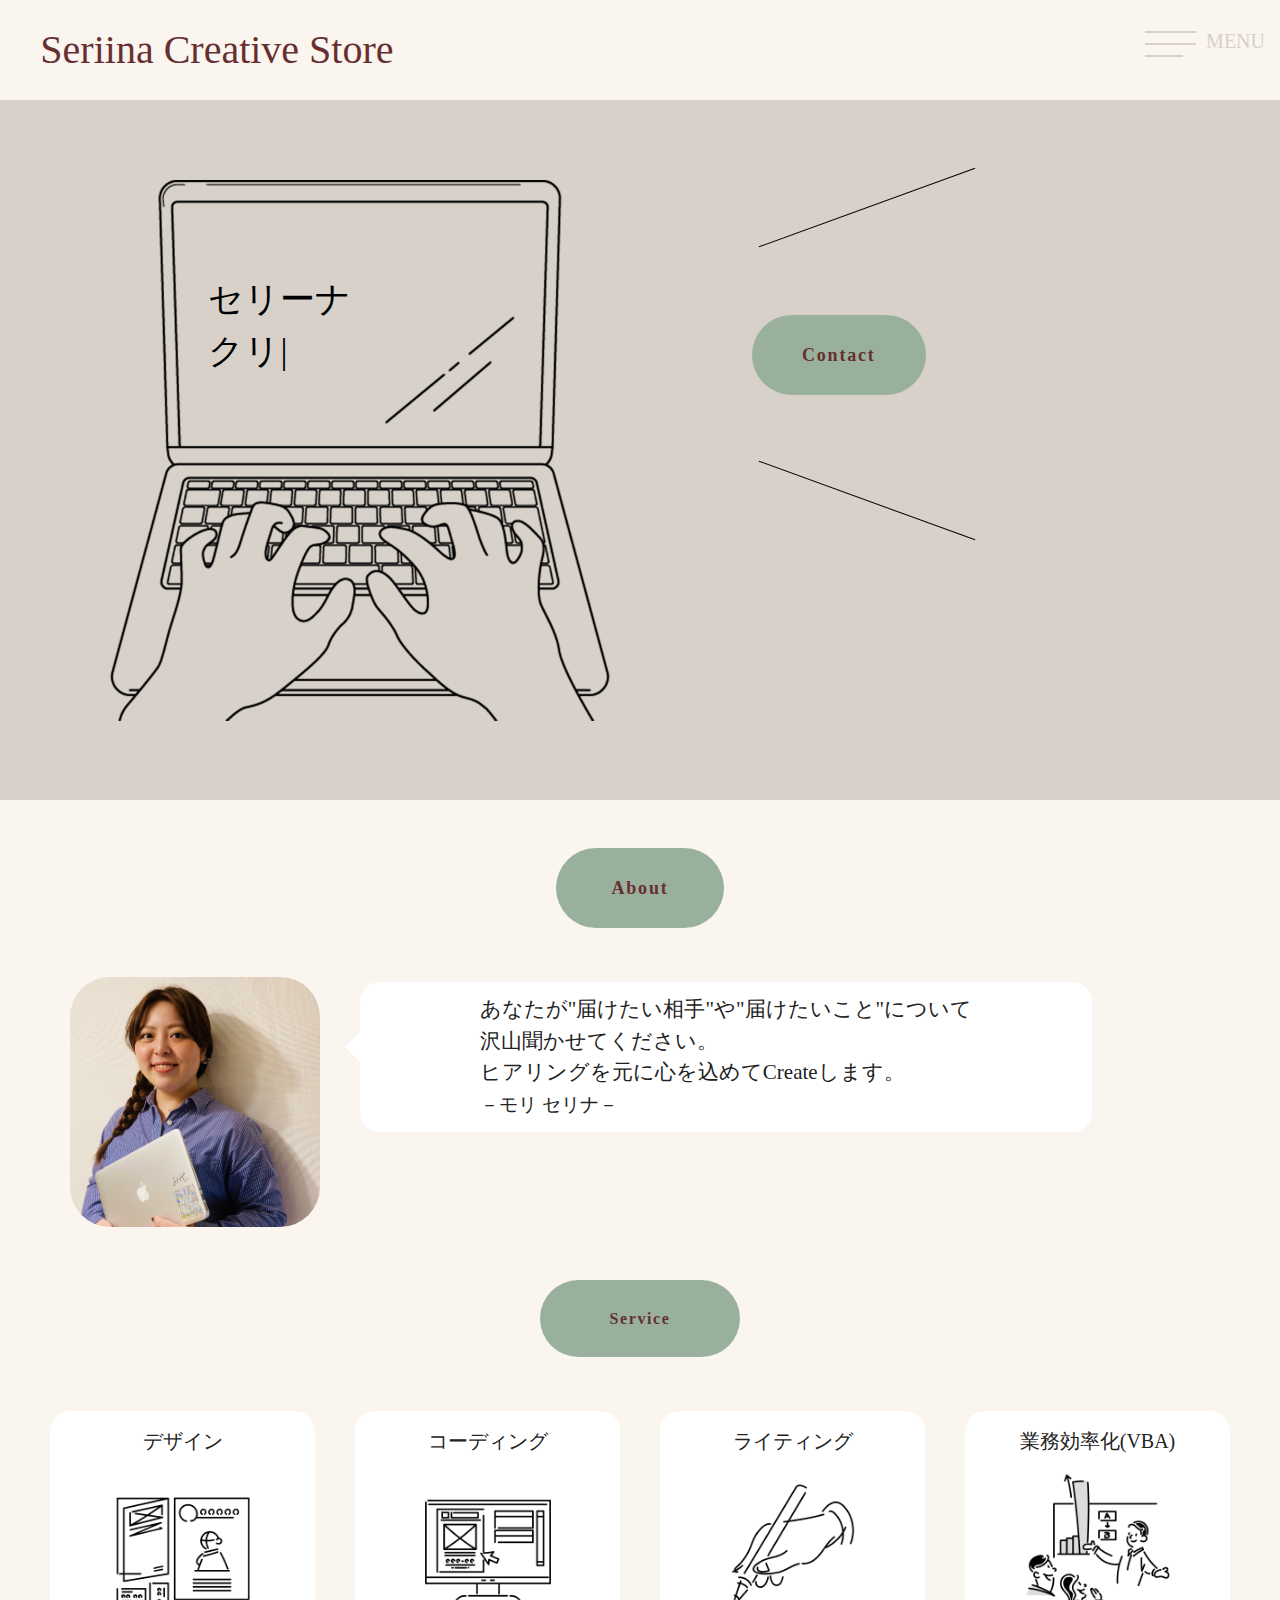
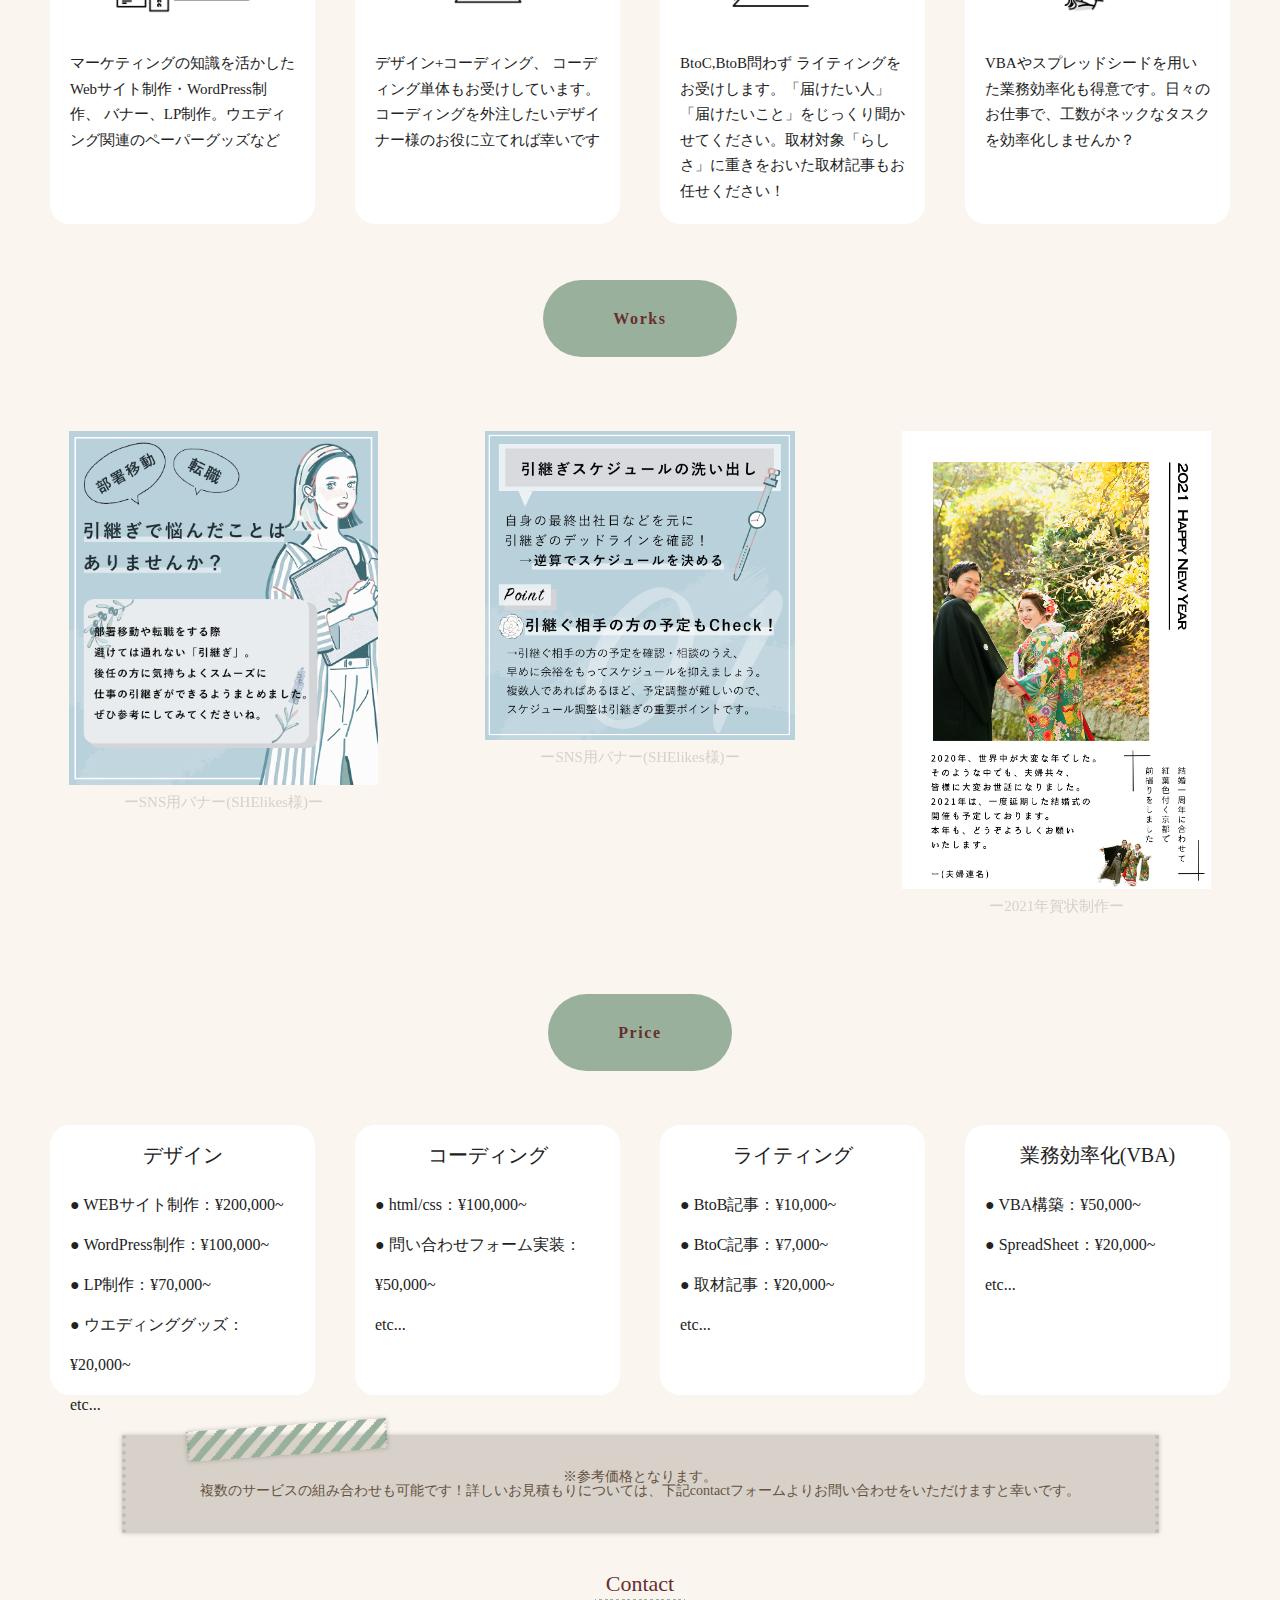
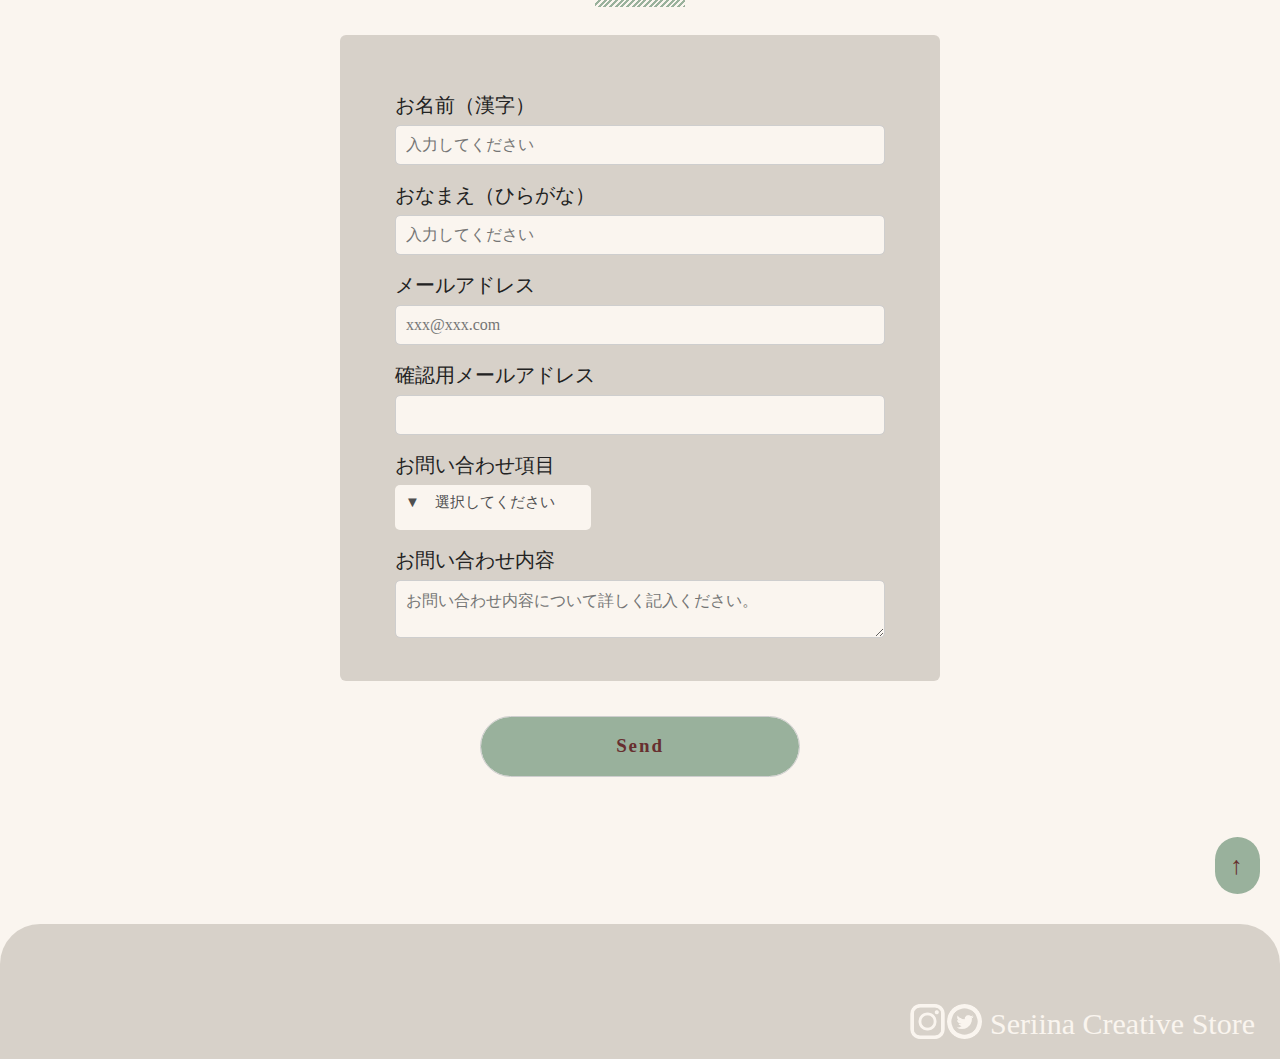
==== commit 14176442: "ファイル名変更" ====
--- a/index.html
+++ b/index.html
@@ -61,7 +61,7 @@
  
    <div class="header_bottom">
         <div class="pc_image_group">
-           <img class="pc_image" src="パソコン.png">
+           <img class="pc_image" src="pc.png">
            <div id="app">
              <span id="typewriter"></span>
            </div>
@@ -87,7 +87,7 @@
     </div>
 
     <div class="about_pf">
-       <img class="pfphoto" src="プロフ画像正方形202101.jpg">
+       <img class="pfphoto" src="prof.jpg">
        <div class="hukidashi">
          <div class="message">あなたが"届けたい相手"や"届けたいこと"について<br>沢山聞かせてください。<br>ヒアリングを元に心を込めてCreateします。<br>
          <span style="font-size: 90%;text-align: right;">－モリ セリナ－</span></div>
@@ -144,17 +144,17 @@
           <div class="portfolio swiper-container">
             <div class="swiper-wrapper">
                 <div class="banner_SHE1 swiper-slide">
-                    <img class="folio_" src="TW用_1枚目.png">
+                    <img class="folio_" src="TW_1.png">
                     <div class="banner_SHE1_info info_all">ーSNS用バナー(SHElikes様)ー</div>
                 </div>
 
                 <div class="banner_SHE2 swiper-slide">
-                    <img class="folio_" src="IG_3枚目.png">
+                    <img class="folio_" src="IG_3.png">
                     <div class="banner_SHE2_info info_all">ーSNS用バナー(SHElikes様)ー</div>
                 </div>
 
                 <div class="banner_SHE3 swiper-slide">
-                    <img class="folio_" src="年賀状2020_ポートフォリオ用.png">
+                    <img class="folio_" src="nenga2020.png">
                     <div class="banner_SHE3_info info_all">ー2021年賀状制作ー</div>
                 </div>
             </div> 
@@ -251,8 +251,8 @@
       <div class="footer_top_circle">
           <div class="footer_journal">
               <div class="sns_icon">
-                <a href="https://www.instagram.com/webalacarter_serina/" target=”_blank”><img class="icon" src="インスタグラムのシンプルなロゴのアイコン 1.png"></a>
-                <a href="https://twitter.com/mori_serina___" target=”_blank”><img class="icon2" src="Twitterのアイコン素材 1.png"></a>
+                <a href="https://www.instagram.com/webalacarter_serina/" target=”_blank”><img class="icon" src="insta-icon.png"></a>
+                <a href="https://twitter.com/mori_serina___" target=”_blank”><img class="icon2" src="twitter__icon.png"></a>
               </div>
               <div class="footer_brand_name">
                 Seriina Creative Store
